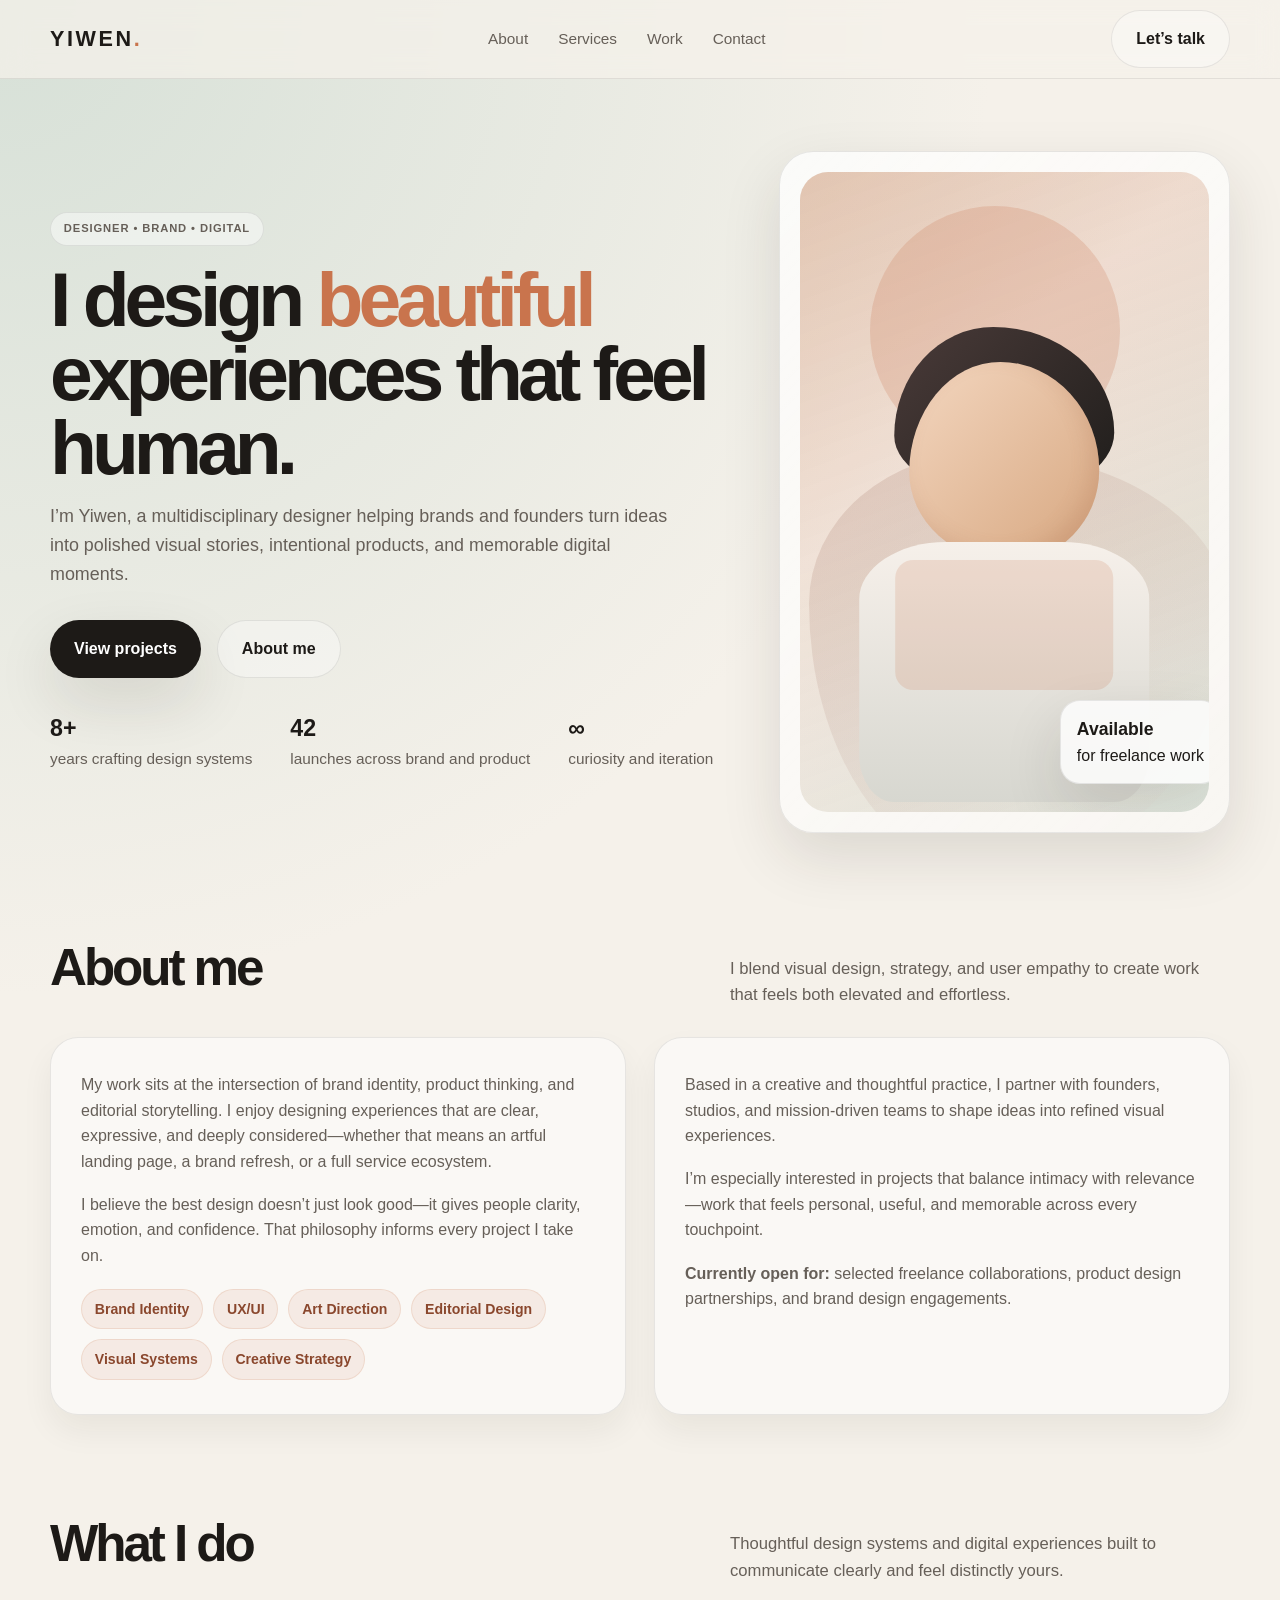
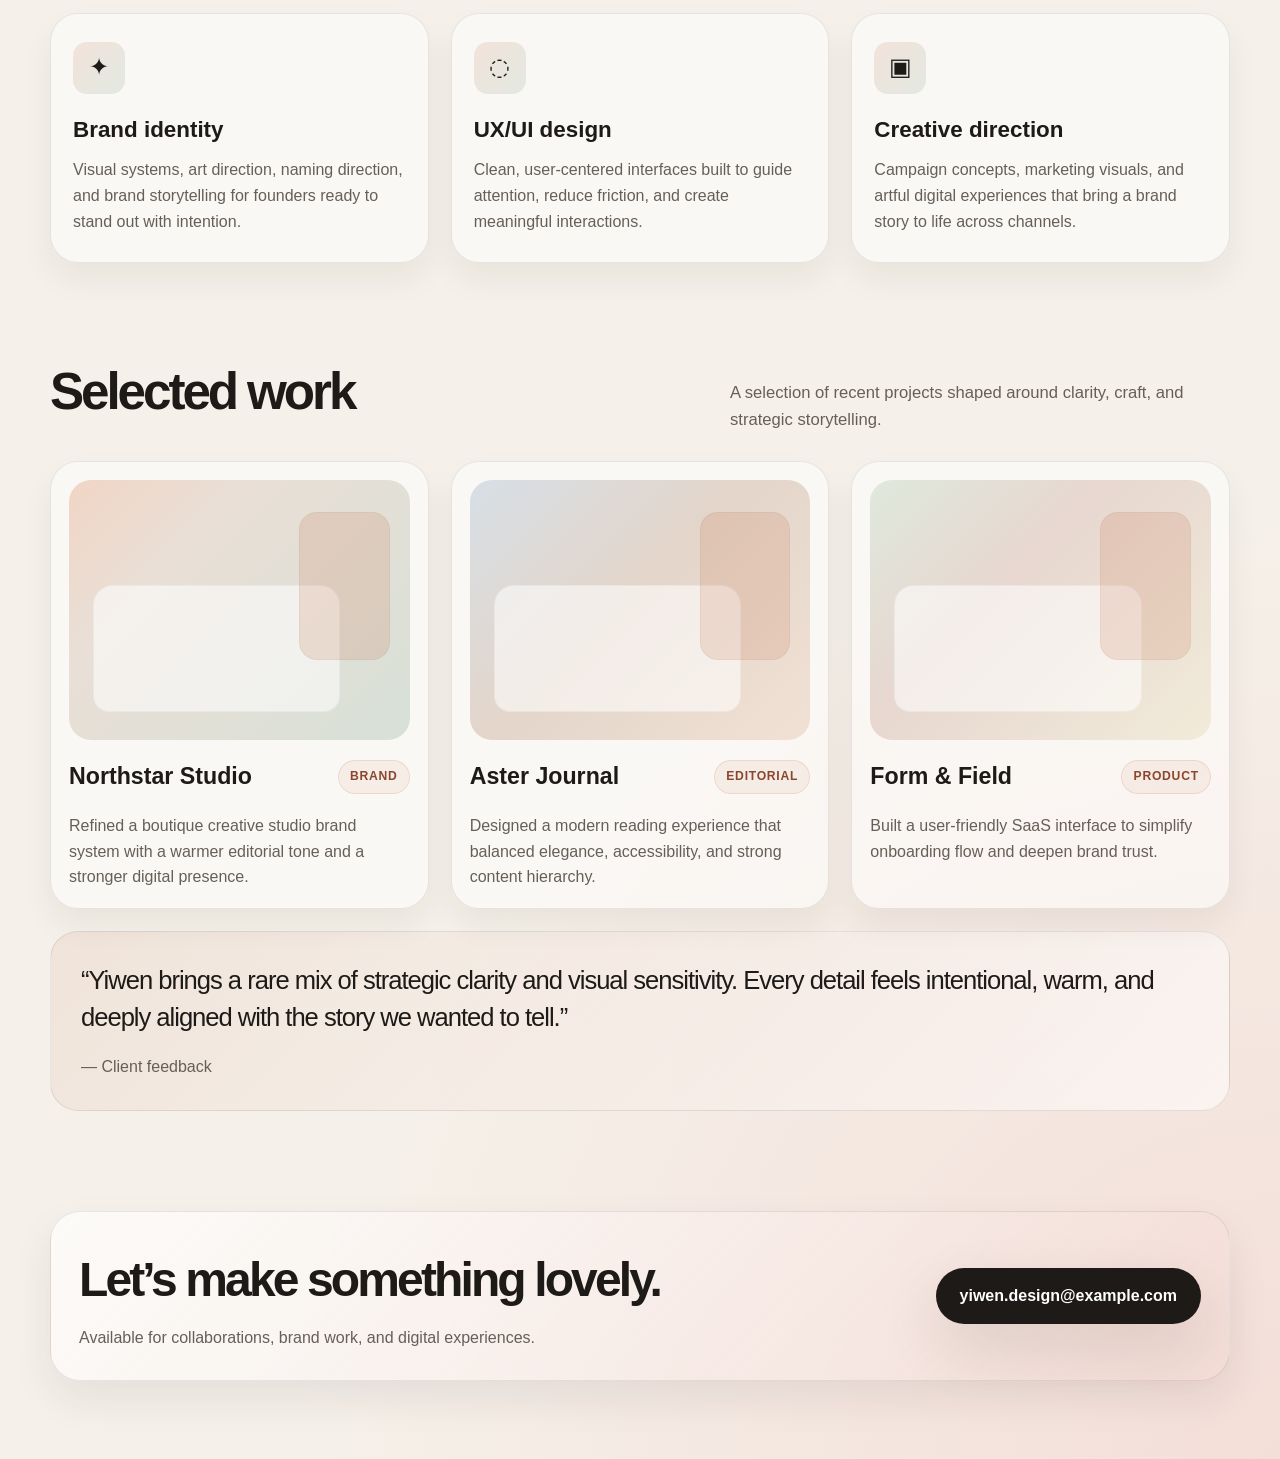
==== index.html @ b5205ee0 "first commit" ====
<!DOCTYPE html>
<html lang="en">
  <head>
    <meta charset="UTF-8" />
    <meta name="viewport" content="width=device-width, initial-scale=1.0" />
    <title>Yiwen | Designer</title>
    <meta
      name="description"
      content="Yiwen is a designer creating thoughtful brands, editorial experiences, and digital products."
    />
    <style>
      :root {
        --bg: #f5f1ea;
        --panel: rgba(255, 255, 255, 0.7);
        --panel-strong: #fffdf9;
        --text: #1d1a17;
        --muted: #665f58;
        --line: rgba(29, 26, 23, 0.09);
        --accent: #c9744d;
        --accent-deep: #8a472d;
        --sage: #c9d9cf;
        --blush: #f3d6d0;
        --gold: #e9d7a8;
        --shadow: 0 24px 60px rgba(43, 30, 21, 0.12);
      }

      * { box-sizing: border-box; }

      html {
        scroll-behavior: smooth;
      }

      body {
        margin: 0;
        font-family: "Segoe UI", "Inter", "Helvetica Neue", Arial, sans-serif;
        color: var(--text);
        background:
          radial-gradient(circle at top left, rgba(201, 217, 207, 0.7), transparent 30%),
          radial-gradient(circle at bottom right, rgba(243, 214, 208, 0.7), transparent 30%),
          var(--bg);
        line-height: 1.6;
      }

      img {
        max-width: 100%;
        display: block;
      }

      a {
        color: inherit;
        text-decoration: none;
      }

      .container {
        width: min(1180px, calc(100% - 40px));
        margin: 0 auto;
      }

      .site-header {
        position: sticky;
        top: 0;
        z-index: 10;
        backdrop-filter: blur(14px);
        background: rgba(245, 241, 234, 0.72);
        border-bottom: 1px solid var(--line);
      }

      .nav {
        display: flex;
        align-items: center;
        justify-content: space-between;
        min-height: 78px;
      }

      .brand {
        font-size: 1.35rem;
        letter-spacing: 0.12em;
        text-transform: uppercase;
        font-weight: 700;
      }

      .brand span {
        color: var(--accent);
      }

      .nav-links {
        display: flex;
        gap: 30px;
        align-items: center;
        font-size: 0.96rem;
        color: var(--muted);
      }

      .nav-links a:hover {
        color: var(--text);
      }

      .button {
        display: inline-flex;
        align-items: center;
        justify-content: center;
        border-radius: 999px;
        padding: 0.95rem 1.5rem;
        font-weight: 600;
        transition: transform 0.2s ease, box-shadow 0.2s ease;
      }

      .button:hover {
        transform: translateY(-1px);
      }

      .button.primary {
        background: var(--text);
        color: white;
        box-shadow: var(--shadow);
      }

      .button.secondary {
        background: rgba(255, 255, 255, 0.35);
        border: 1px solid var(--line);
        color: var(--text);
      }

      .hero {
        padding: 72px 0 50px;
      }

      .hero-grid {
        display: grid;
        grid-template-columns: 1.2fr 0.8fr;
        gap: 52px;
        align-items: center;
      }

      .eyebrow {
        display: inline-block;
        padding: 0.42rem 0.8rem;
        border-radius: 999px;
        background: rgba(255, 255, 255, 0.45);
        border: 1px solid var(--line);
        color: var(--muted);
        letter-spacing: 0.08em;
        text-transform: uppercase;
        font-size: 0.7rem;
        font-weight: 700;
      }

      h1 {
        margin: 1.1rem 0 1rem;
        font-size: clamp(3rem, 6vw, 6rem);
        line-height: 0.96;
        letter-spacing: -0.065em;
      }

      .headline-accent {
        color: var(--accent);
      }

      .lead {
        font-size: 1.12rem;
        max-width: 620px;
        color: var(--muted);
        margin-bottom: 2rem;
      }

      .hero-actions {
        display: flex;
        gap: 16px;
        flex-wrap: wrap;
        margin-bottom: 2rem;
      }

      .meta-strip {
        display: flex;
        gap: 38px;
        flex-wrap: wrap;
        color: var(--muted);
        font-size: 0.96rem;
      }

      .meta-strip strong {
        display: block;
        font-size: 1.45rem;
        color: var(--text);
      }

      .portrait-card {
        position: relative;
        background: linear-gradient(135deg, rgba(255,255,255,0.75), rgba(255,255,255,0.42));
        border: 1px solid var(--line);
        border-radius: 34px;
        padding: 20px;
        box-shadow: var(--shadow);
      }

      .portrait-frame {
        min-height: 640px;
        border-radius: 28px;
        overflow: hidden;
        background:
          linear-gradient(160deg, rgba(201,116,77,0.2), rgba(201,116,77,0.02)),
          linear-gradient(135deg, #e8d9ca 0%, #f5efe8 38%, #dfe8e0 100%);
        position: relative;
      }

      .portrait-shape {
        position: absolute;
        inset: 0;
      }

      .portrait-shape::before {
        content: "";
        position: absolute;
        width: 250px;
        height: 250px;
        border-radius: 50%;
        background: rgba(201, 116, 77, 0.22);
        top: 34px;
        left: 70px;
      }

      .portrait-shape::after {
        content: "";
        position: absolute;
        width: 420px;
        height: 420px;
        border-radius: 42% 58% 57% 43% / 36% 39% 61% 64%;
        background: linear-gradient(145deg, rgba(139, 82, 63, 0.18), rgba(255,255,255,0.1));
        bottom: -60px;
        right: -20px;
      }

      .portrait-figure {
        position: absolute;
        left: 50%;
        bottom: 0;
        transform: translateX(-50%);
        width: min(82%, 430px);
        height: 82%;
      }

      .portrait-figure .head {
        position: absolute;
        width: 190px;
        height: 200px;
        border-radius: 48% 52% 47% 53% / 55% 54% 46% 45%;
        background: linear-gradient(135deg, #f3d6bf, #d7a780);
        left: 50%;
        top: 75px;
        transform: translateX(-50%);
        box-shadow: inset -8px -8px 20px rgba(153, 94, 67, 0.18);
      }

      .portrait-figure .hair {
        position: absolute;
        width: 220px;
        height: 170px;
        border-radius: 45% 55% 48% 52% / 64% 62% 38% 36%;
        background: linear-gradient(135deg, #4a3b39, #1f1d1b);
        left: 50%;
        top: 40px;
        transform: translateX(-50%);
      }

      .portrait-figure .body {
        position: absolute;
        width: 290px;
        height: 260px;
        background: linear-gradient(180deg, #f6f0ea, #d7d7d0);
        border-radius: 30% 30% 12% 12% / 22% 22% 18% 18%;
        left: 50%;
        bottom: 10px;
        transform: translateX(-50%);
      }

      .portrait-figure .body::before {
        content: "";
        position: absolute;
        inset: 18px 36px auto 36px;
        height: 130px;
        border-radius: 18px;
        background: rgba(201, 116, 77, 0.18);
      }

      .floating-note {
        position: absolute;
        right: -12px;
        bottom: 28px;
        background: rgba(255, 255, 255, 0.8);
        border: 1px solid var(--line);
        border-radius: 20px;
        padding: 14px 16px;
        box-shadow: var(--shadow);
      }

      .floating-note strong {
        display: block;
        font-size: 1.1rem;
      }

      .section {
        padding: 44px 0;
      }

      .section-header {
        display: flex;
        justify-content: space-between;
        align-items: end;
        gap: 20px;
        margin-bottom: 28px;
      }

      h2 {
        margin: 0;
        font-size: clamp(2rem, 4vw, 3.2rem);
        letter-spacing: -0.06em;
      }

      .section-header p {
        margin: 0;
        max-width: 500px;
        color: var(--muted);
        font-size: 1.04rem;
      }

      .about-grid {
        display: grid;
        grid-template-columns: 1fr 1fr;
        gap: 28px;
      }

      .info-panel,
      .card,
      .project-card {
        background: rgba(255,255,255,0.5);
        border: 1px solid var(--line);
        border-radius: 28px;
        box-shadow: 0 16px 32px rgba(36, 27, 22, 0.06);
      }

      .info-panel {
        padding: 34px 30px;
      }

      .info-panel p {
        margin: 0 0 1.1rem;
        color: var(--muted);
      }

      .skills {
        display: flex;
        flex-wrap: wrap;
        gap: 10px;
        margin-top: 20px;
      }

      .skills span {
        background: rgba(201, 116, 77, 0.1);
        color: var(--accent-deep);
        border: 1px solid rgba(201, 116, 77, 0.16);
        padding: 0.5rem 0.8rem;
        border-radius: 999px;
        font-size: 0.88rem;
        font-weight: 600;
      }

      .service-grid,
      .project-grid {
        display: grid;
        grid-template-columns: repeat(3, minmax(0, 1fr));
        gap: 22px;
      }

      .card {
        padding: 28px 22px;
      }

      .icon-badge {
        width: 52px;
        height: 52px;
        border-radius: 14px;
        display: grid;
        place-items: center;
        font-size: 1.5rem;
        margin-bottom: 18px;
        background: linear-gradient(135deg, rgba(201, 116, 77, 0.16), rgba(201, 217, 207, 0.5));
      }

      .card h3 {
        margin-top: 0;
        margin-bottom: 10px;
        font-size: 1.4rem;
      }

      .card p {
        margin: 0;
        color: var(--muted);
      }

      .project-card {
        padding: 18px;
        display: flex;
        flex-direction: column;
        gap: 18px;
      }

      .project-visual {
        height: 260px;
        border-radius: 22px;
        position: relative;
        overflow: hidden;
        background: linear-gradient(135deg, #f1d5c5, #e9dfd6 30%, #d7e0d7 100%);
      }

      .project-visual::before,
      .project-visual::after {
        content: "";
        position: absolute;
        inset: auto auto 28px 24px;
        width: 72%;
        height: 48%;
        border-radius: 20px 20px 16px 16px;
        background: rgba(255,255,255,0.56);
        border: 1px solid rgba(29,26,23,0.04);
      }

      .project-visual::after {
        inset: 32px 20px auto auto;
        width: 26%;
        height: 56%;
        border-radius: 18px;
        background: rgba(201, 116, 77, 0.18);
      }

      .project-card:nth-child(2) .project-visual {
        background: linear-gradient(135deg, #d7dfe6, #e3d5ca 45%, #f1e1d4 100%);
      }

      .project-card:nth-child(3) .project-visual {
        background: linear-gradient(135deg, #dfe8dc, #e7d7d0 40%, #f1ebd9 100%);
      }

      .project-meta {
        display: flex;
        justify-content: space-between;
        align-items: center;
        gap: 16px;
      }

      .project-meta h3 {
        margin: 0;
        font-size: 1.45rem;
      }

      .project-tag {
        color: var(--accent-deep);
        background: rgba(201, 116, 77, 0.08);
        border: 1px solid rgba(201, 116, 77, 0.17);
        border-radius: 999px;
        padding: 0.4rem 0.7rem;
        font-size: 0.76rem;
        font-weight: 700;
        letter-spacing: 0.06em;
        text-transform: uppercase;
      }

      .project-card p {
        margin: 0;
        color: var(--muted);
      }

      .quote-box {
        margin-top: 22px;
        background: linear-gradient(135deg, rgba(201, 116, 77, 0.1), rgba(255,255,255,0.56));
        border: 1px solid var(--line);
        border-radius: 28px;
        padding: 30px;
      }

      .quote-box blockquote {
        margin: 0;
        font-size: clamp(1.2rem, 2vw, 2rem);
        line-height: 1.45;
        letter-spacing: -0.04em;
      }

      .quote-box footer {
        margin-top: 18px;
        color: var(--muted);
      }

      .footer {
        padding: 56px 0 78px;
      }

      .contact-card {
        display: flex;
        align-items: center;
        justify-content: space-between;
        gap: 28px;
        padding: 30px 28px;
        background: linear-gradient(135deg, rgba(255,255,255,0.68), rgba(243,214,208,0.4));
        border: 1px solid var(--line);
        border-radius: 30px;
        box-shadow: 0 18px 40px rgba(35, 27, 21, 0.08);
      }

      .contact-card h3 {
        margin: 0 0 6px;
        font-size: clamp(1.8rem, 4vw, 3rem);
        letter-spacing: -0.06em;
      }

      .contact-card p {
        margin: 0;
        color: var(--muted);
      }

      @media (max-width: 940px) {
        .hero-grid,
        .about-grid,
        .service-grid,
        .project-grid,
        .contact-card {
          grid-template-columns: 1fr;
          display: grid;
        }

        .nav-links {
          display: none;
        }

        .portrait-frame {
          min-height: 520px;
        }
      }

      @media (max-width: 620px) {
        .hero {
          padding-top: 52px;
        }

        .section-header {
          flex-direction: column;
          align-items: flex-start;
        }

        .meta-strip {
          gap: 18px 26px;
        }

        .contact-card {
          text-align: center;
          justify-content: center;
        }
      }
    </style>
  </head>
  <body>
    <header class="site-header">
      <div class="container nav">
        <a href="#top" class="brand">Yiwen<span>.</span></a>
        <nav class="nav-links" aria-label="Main navigation">
          <a href="#about">About</a>
          <a href="#services">Services</a>
          <a href="#work">Work</a>
          <a href="#contact">Contact</a>
        </nav>
        <a href="#contact" class="button secondary">Let’s talk</a>
      </div>
    </header>

    <main id="top">
      <section class="hero">
        <div class="container hero-grid">
          <div>
            <span class="eyebrow">Designer • Brand • Digital</span>
            <h1>
              I design <span class="headline-accent">beautiful</span><br />
              experiences that feel human.
            </h1>
            <p class="lead">
              I’m Yiwen, a multidisciplinary designer helping brands and founders turn ideas
              into polished visual stories, intentional products, and memorable digital moments.
            </p>
            <div class="hero-actions">
              <a href="#work" class="button primary">View projects</a>
              <a href="#about" class="button secondary">About me</a>
            </div>
            <div class="meta-strip" aria-label="Highlights">
              <div>
                <strong>8+</strong>
                years crafting design systems
              </div>
              <div>
                <strong>42</strong>
                launches across brand and product
              </div>
              <div>
                <strong>∞</strong>
                curiosity and iteration
              </div>
            </div>
          </div>

          <div class="portrait-card" aria-label="Yiwen portrait illustration">
            <div class="portrait-frame">
              <div class="portrait-shape"></div>
              <div class="portrait-figure" aria-hidden="true">
                <div class="hair"></div>
                <div class="head"></div>
                <div class="body"></div>
              </div>
              <div class="floating-note">
                <strong>Available</strong>
                for freelance work
              </div>
            </div>
          </div>
        </div>
      </section>

      <section id="about" class="section">
        <div class="container">
          <div class="section-header">
            <h2>About me</h2>
            <p>
              I blend visual design, strategy, and user empathy to create work that feels both
              elevated and effortless.
            </p>
          </div>

          <div class="about-grid">
            <div class="info-panel">
              <p>
                My work sits at the intersection of brand identity, product thinking, and editorial
                storytelling. I enjoy designing experiences that are clear, expressive, and deeply
                considered—whether that means an artful landing page, a brand refresh, or a full
                service ecosystem.
              </p>
              <p>
                I believe the best design doesn’t just look good—it gives people clarity, emotion,
                and confidence. That philosophy informs every project I take on.
              </p>
              <div class="skills" aria-label="Skills list">
                <span>Brand Identity</span>
                <span>UX/UI</span>
                <span>Art Direction</span>
                <span>Editorial Design</span>
                <span>Visual Systems</span>
                <span>Creative Strategy</span>
              </div>
            </div>

            <div class="info-panel">
              <p>
                Based in a creative and thoughtful practice, I partner with founders, studios, and
                mission-driven teams to shape ideas into refined visual experiences.
              </p>
              <p>
                I’m especially interested in projects that balance intimacy with relevance—work that
                feels personal, useful, and memorable across every touchpoint.
              </p>
              <p>
                <strong>Currently open for:</strong> selected freelance collaborations, product design
                partnerships, and brand design engagements.
              </p>
            </div>
          </div>
        </div>
      </section>

      <section id="services" class="section">
        <div class="container">
          <div class="section-header">
            <h2>What I do</h2>
            <p>
              Thoughtful design systems and digital experiences built to communicate clearly and feel
              distinctly yours.
            </p>
          </div>

          <div class="service-grid">
            <article class="card">
              <div class="icon-badge">✦</div>
              <h3>Brand identity</h3>
              <p>
                Visual systems, art direction, naming direction, and brand storytelling for founders
                ready to stand out with intention.
              </p>
            </article>

            <article class="card">
              <div class="icon-badge">◌</div>
              <h3>UX/UI design</h3>
              <p>
                Clean, user-centered interfaces built to guide attention, reduce friction, and create
                meaningful interactions.
              </p>
            </article>

            <article class="card">
              <div class="icon-badge">▣</div>
              <h3>Creative direction</h3>
              <p>
                Campaign concepts, marketing visuals, and artful digital experiences that bring a
                brand story to life across channels.
              </p>
            </article>
          </div>
        </div>
      </section>

      <section id="work" class="section">
        <div class="container">
          <div class="section-header">
            <h2>Selected work</h2>
            <p>
              A selection of recent projects shaped around clarity, craft, and strategic storytelling.
            </p>
          </div>

          <div class="project-grid">
            <article class="project-card">
              <div class="project-visual" aria-hidden="true"></div>
              <div class="project-meta">
                <h3>Northstar Studio</h3>
                <span class="project-tag">Brand</span>
              </div>
              <p>
                Refined a boutique creative studio brand system with a warmer editorial tone and a
                stronger digital presence.
              </p>
            </article>

            <article class="project-card">
              <div class="project-visual" aria-hidden="true"></div>
              <div class="project-meta">
                <h3>Aster Journal</h3>
                <span class="project-tag">Editorial</span>
              </div>
              <p>
                Designed a modern reading experience that balanced elegance, accessibility, and
                strong content hierarchy.
              </p>
            </article>

            <article class="project-card">
              <div class="project-visual" aria-hidden="true"></div>
              <div class="project-meta">
                <h3>Form &amp; Field</h3>
                <span class="project-tag">Product</span>
              </div>
              <p>
                Built a user-friendly SaaS interface to simplify onboarding flow and deepen brand trust.
              </p>
            </article>
          </div>

          <div class="quote-box">
            <blockquote>
              “Yiwen brings a rare mix of strategic clarity and visual sensitivity. Every detail feels
              intentional, warm, and deeply aligned with the story we wanted to tell.”
            </blockquote>
            <footer>— Client feedback</footer>
          </div>
        </div>
      </section>
    </main>

    <footer id="contact" class="footer">
      <div class="container">
        <div class="contact-card">
          <div>
            <h3>Let’s make something lovely.</h3>
            <p>Available for collaborations, brand work, and digital experiences.</p>
          </div>
          <a href="mailto:yiwen.design@example.com" class="button primary">yiwen.design@example.com</a>
        </div>
      </div>
    </footer>
  </body>
</html>
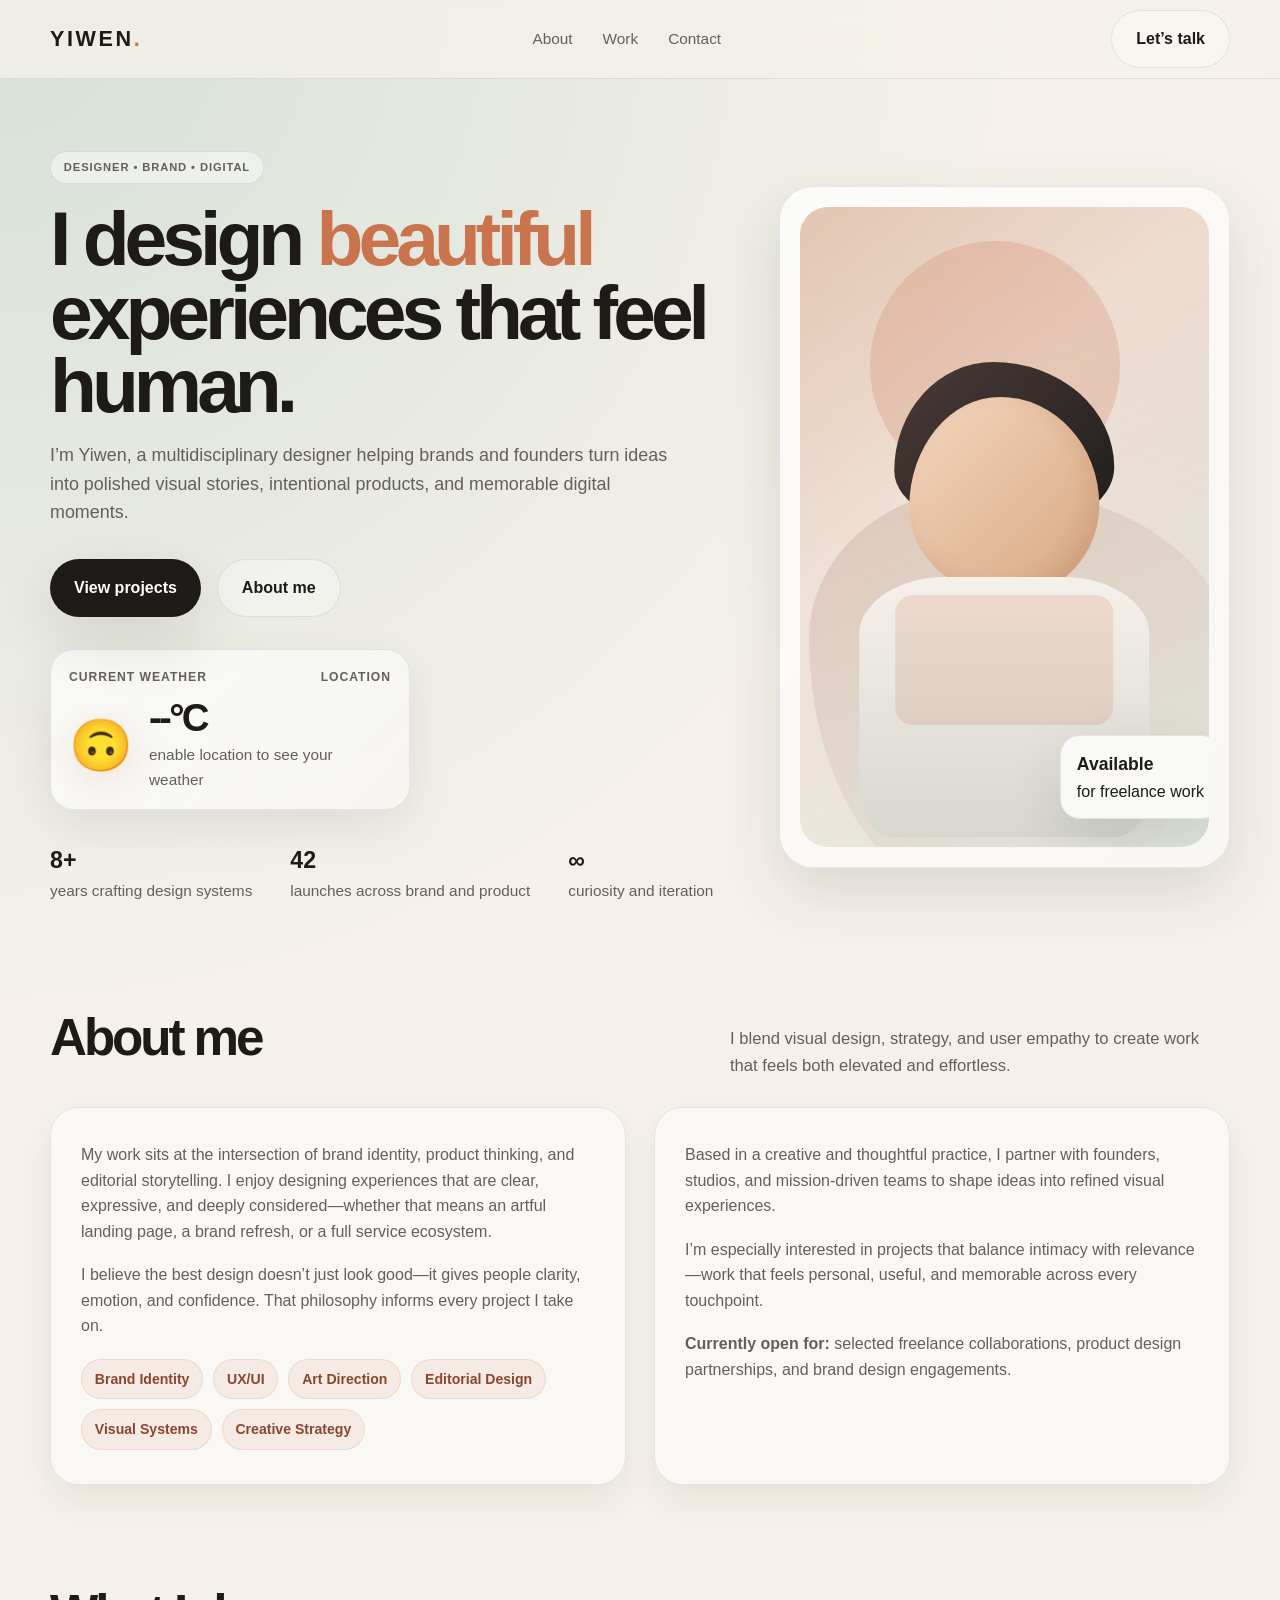
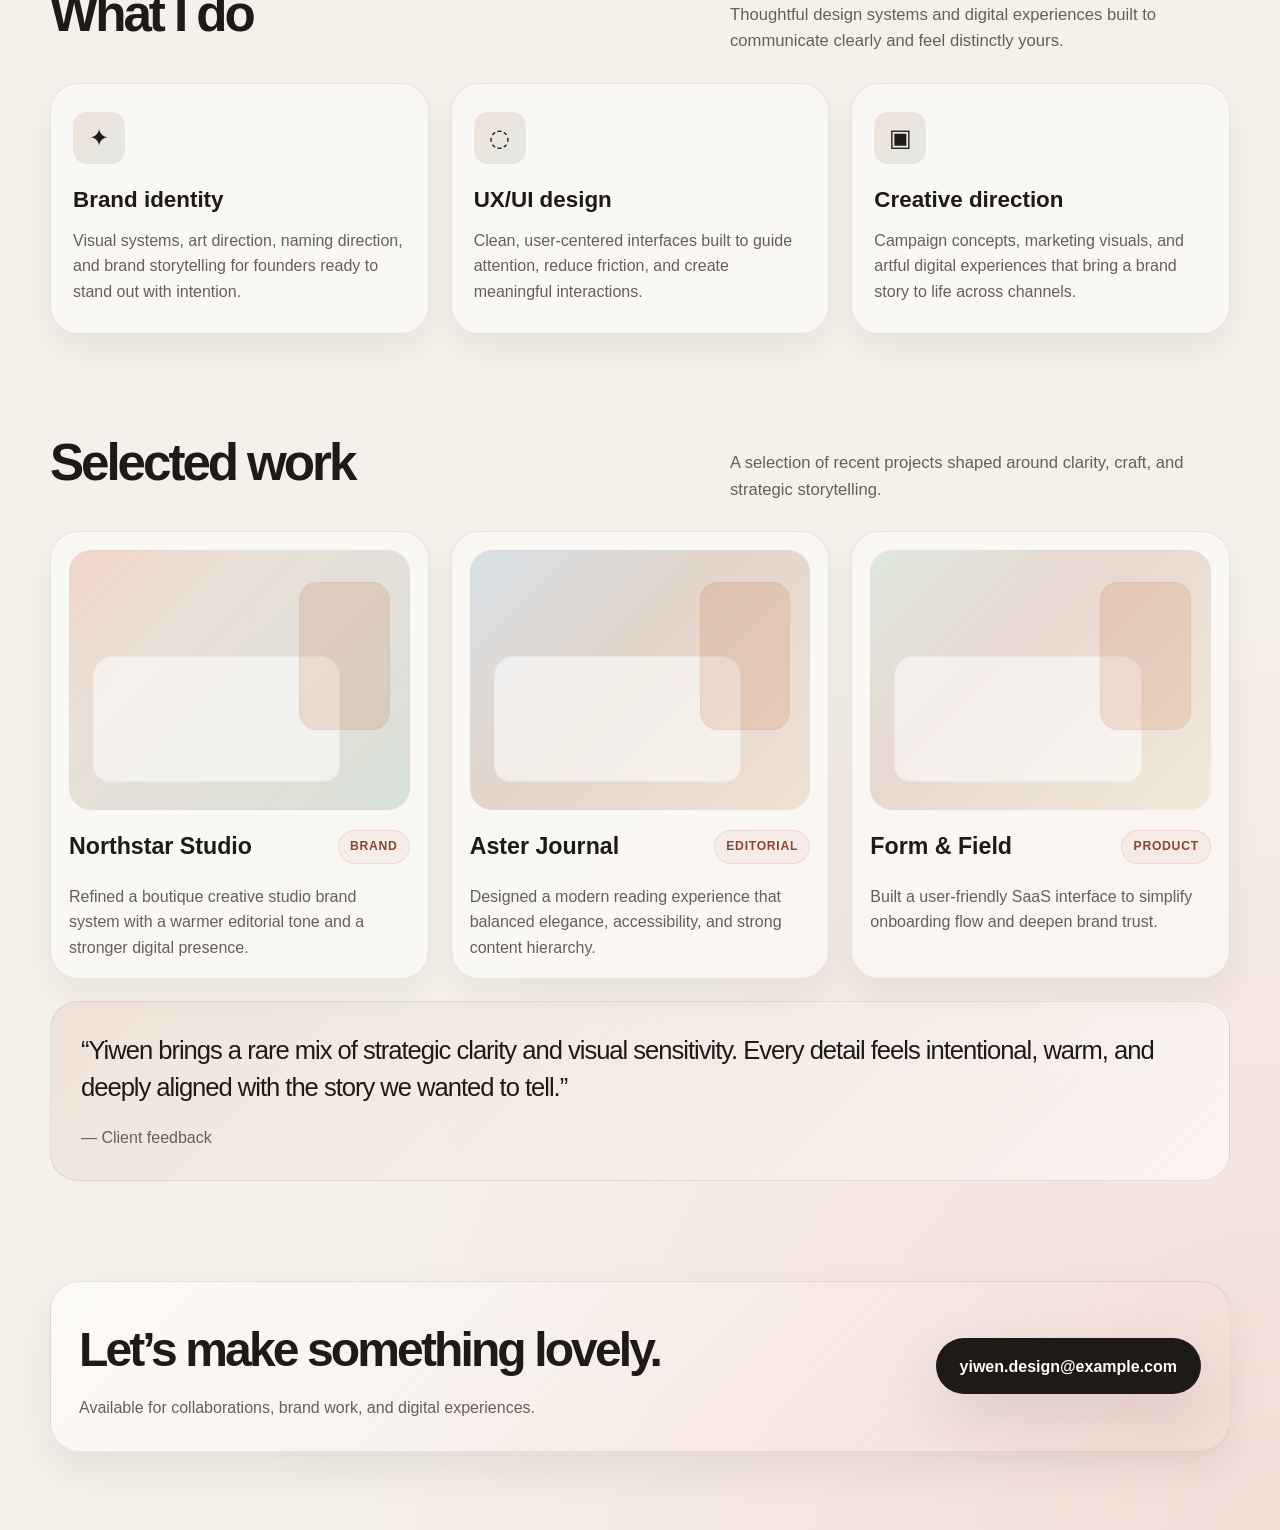
==== commit fdf51e5c: "foundation" ====
--- a/index.html
+++ b/index.html
@@ -8,565 +8,18 @@
       name="description"
       content="Yiwen is a designer creating thoughtful brands, editorial experiences, and digital products."
     />
-    <style>
-      :root {
-        --bg: #f5f1ea;
-        --panel: rgba(255, 255, 255, 0.7);
-        --panel-strong: #fffdf9;
-        --text: #1d1a17;
-        --muted: #665f58;
-        --line: rgba(29, 26, 23, 0.09);
-        --accent: #c9744d;
-        --accent-deep: #8a472d;
-        --sage: #c9d9cf;
-        --blush: #f3d6d0;
-        --gold: #e9d7a8;
-        --shadow: 0 24px 60px rgba(43, 30, 21, 0.12);
-      }
-
-      * { box-sizing: border-box; }
-
-      html {
-        scroll-behavior: smooth;
-      }
-
-      body {
-        margin: 0;
-        font-family: "Segoe UI", "Inter", "Helvetica Neue", Arial, sans-serif;
-        color: var(--text);
-        background:
-          radial-gradient(circle at top left, rgba(201, 217, 207, 0.7), transparent 30%),
-          radial-gradient(circle at bottom right, rgba(243, 214, 208, 0.7), transparent 30%),
-          var(--bg);
-        line-height: 1.6;
-      }
-
-      img {
-        max-width: 100%;
-        display: block;
-      }
-
-      a {
-        color: inherit;
-        text-decoration: none;
-      }
-
-      .container {
-        width: min(1180px, calc(100% - 40px));
-        margin: 0 auto;
-      }
-
-      .site-header {
-        position: sticky;
-        top: 0;
-        z-index: 10;
-        backdrop-filter: blur(14px);
-        background: rgba(245, 241, 234, 0.72);
-        border-bottom: 1px solid var(--line);
-      }
-
-      .nav {
-        display: flex;
-        align-items: center;
-        justify-content: space-between;
-        min-height: 78px;
-      }
-
-      .brand {
-        font-size: 1.35rem;
-        letter-spacing: 0.12em;
-        text-transform: uppercase;
-        font-weight: 700;
-      }
-
-      .brand span {
-        color: var(--accent);
-      }
-
-      .nav-links {
-        display: flex;
-        gap: 30px;
-        align-items: center;
-        font-size: 0.96rem;
-        color: var(--muted);
-      }
-
-      .nav-links a:hover {
-        color: var(--text);
-      }
-
-      .button {
-        display: inline-flex;
-        align-items: center;
-        justify-content: center;
-        border-radius: 999px;
-        padding: 0.95rem 1.5rem;
-        font-weight: 600;
-        transition: transform 0.2s ease, box-shadow 0.2s ease;
-      }
-
-      .button:hover {
-        transform: translateY(-1px);
-      }
-
-      .button.primary {
-        background: var(--text);
-        color: white;
-        box-shadow: var(--shadow);
-      }
-
-      .button.secondary {
-        background: rgba(255, 255, 255, 0.35);
-        border: 1px solid var(--line);
-        color: var(--text);
-      }
-
-      .hero {
-        padding: 72px 0 50px;
-      }
-
-      .hero-grid {
-        display: grid;
-        grid-template-columns: 1.2fr 0.8fr;
-        gap: 52px;
-        align-items: center;
-      }
-
-      .eyebrow {
-        display: inline-block;
-        padding: 0.42rem 0.8rem;
-        border-radius: 999px;
-        background: rgba(255, 255, 255, 0.45);
-        border: 1px solid var(--line);
-        color: var(--muted);
-        letter-spacing: 0.08em;
-        text-transform: uppercase;
-        font-size: 0.7rem;
-        font-weight: 700;
-      }
-
-      h1 {
-        margin: 1.1rem 0 1rem;
-        font-size: clamp(3rem, 6vw, 6rem);
-        line-height: 0.96;
-        letter-spacing: -0.065em;
-      }
-
-      .headline-accent {
-        color: var(--accent);
-      }
-
-      .lead {
-        font-size: 1.12rem;
-        max-width: 620px;
-        color: var(--muted);
-        margin-bottom: 2rem;
-      }
-
-      .hero-actions {
-        display: flex;
-        gap: 16px;
-        flex-wrap: wrap;
-        margin-bottom: 2rem;
-      }
-
-      .meta-strip {
-        display: flex;
-        gap: 38px;
-        flex-wrap: wrap;
-        color: var(--muted);
-        font-size: 0.96rem;
-      }
-
-      .meta-strip strong {
-        display: block;
-        font-size: 1.45rem;
-        color: var(--text);
-      }
-
-      .portrait-card {
-        position: relative;
-        background: linear-gradient(135deg, rgba(255,255,255,0.75), rgba(255,255,255,0.42));
-        border: 1px solid var(--line);
-        border-radius: 34px;
-        padding: 20px;
-        box-shadow: var(--shadow);
-      }
-
-      .portrait-frame {
-        min-height: 640px;
-        border-radius: 28px;
-        overflow: hidden;
-        background:
-          linear-gradient(160deg, rgba(201,116,77,0.2), rgba(201,116,77,0.02)),
-          linear-gradient(135deg, #e8d9ca 0%, #f5efe8 38%, #dfe8e0 100%);
-        position: relative;
-      }
-
-      .portrait-shape {
-        position: absolute;
-        inset: 0;
-      }
-
-      .portrait-shape::before {
-        content: "";
-        position: absolute;
-        width: 250px;
-        height: 250px;
-        border-radius: 50%;
-        background: rgba(201, 116, 77, 0.22);
-        top: 34px;
-        left: 70px;
-      }
-
-      .portrait-shape::after {
-        content: "";
-        position: absolute;
-        width: 420px;
-        height: 420px;
-        border-radius: 42% 58% 57% 43% / 36% 39% 61% 64%;
-        background: linear-gradient(145deg, rgba(139, 82, 63, 0.18), rgba(255,255,255,0.1));
-        bottom: -60px;
-        right: -20px;
-      }
-
-      .portrait-figure {
-        position: absolute;
-        left: 50%;
-        bottom: 0;
-        transform: translateX(-50%);
-        width: min(82%, 430px);
-        height: 82%;
-      }
-
-      .portrait-figure .head {
-        position: absolute;
-        width: 190px;
-        height: 200px;
-        border-radius: 48% 52% 47% 53% / 55% 54% 46% 45%;
-        background: linear-gradient(135deg, #f3d6bf, #d7a780);
-        left: 50%;
-        top: 75px;
-        transform: translateX(-50%);
-        box-shadow: inset -8px -8px 20px rgba(153, 94, 67, 0.18);
-      }
-
-      .portrait-figure .hair {
-        position: absolute;
-        width: 220px;
-        height: 170px;
-        border-radius: 45% 55% 48% 52% / 64% 62% 38% 36%;
-        background: linear-gradient(135deg, #4a3b39, #1f1d1b);
-        left: 50%;
-        top: 40px;
-        transform: translateX(-50%);
-      }
-
-      .portrait-figure .body {
-        position: absolute;
-        width: 290px;
-        height: 260px;
-        background: linear-gradient(180deg, #f6f0ea, #d7d7d0);
-        border-radius: 30% 30% 12% 12% / 22% 22% 18% 18%;
-        left: 50%;
-        bottom: 10px;
-        transform: translateX(-50%);
-      }
-
-      .portrait-figure .body::before {
-        content: "";
-        position: absolute;
-        inset: 18px 36px auto 36px;
-        height: 130px;
-        border-radius: 18px;
-        background: rgba(201, 116, 77, 0.18);
-      }
-
-      .floating-note {
-        position: absolute;
-        right: -12px;
-        bottom: 28px;
-        background: rgba(255, 255, 255, 0.8);
-        border: 1px solid var(--line);
-        border-radius: 20px;
-        padding: 14px 16px;
-        box-shadow: var(--shadow);
-      }
-
-      .floating-note strong {
-        display: block;
-        font-size: 1.1rem;
-      }
-
-      .section {
-        padding: 44px 0;
-      }
-
-      .section-header {
-        display: flex;
-        justify-content: space-between;
-        align-items: end;
-        gap: 20px;
-        margin-bottom: 28px;
-      }
-
-      h2 {
-        margin: 0;
-        font-size: clamp(2rem, 4vw, 3.2rem);
-        letter-spacing: -0.06em;
-      }
-
-      .section-header p {
-        margin: 0;
-        max-width: 500px;
-        color: var(--muted);
-        font-size: 1.04rem;
-      }
-
-      .about-grid {
-        display: grid;
-        grid-template-columns: 1fr 1fr;
-        gap: 28px;
-      }
-
-      .info-panel,
-      .card,
-      .project-card {
-        background: rgba(255,255,255,0.5);
-        border: 1px solid var(--line);
-        border-radius: 28px;
-        box-shadow: 0 16px 32px rgba(36, 27, 22, 0.06);
-      }
-
-      .info-panel {
-        padding: 34px 30px;
-      }
-
-      .info-panel p {
-        margin: 0 0 1.1rem;
-        color: var(--muted);
-      }
-
-      .skills {
-        display: flex;
-        flex-wrap: wrap;
-        gap: 10px;
-        margin-top: 20px;
-      }
-
-      .skills span {
-        background: rgba(201, 116, 77, 0.1);
-        color: var(--accent-deep);
-        border: 1px solid rgba(201, 116, 77, 0.16);
-        padding: 0.5rem 0.8rem;
-        border-radius: 999px;
-        font-size: 0.88rem;
-        font-weight: 600;
-      }
-
-      .service-grid,
-      .project-grid {
-        display: grid;
-        grid-template-columns: repeat(3, minmax(0, 1fr));
-        gap: 22px;
-      }
-
-      .card {
-        padding: 28px 22px;
-      }
-
-      .icon-badge {
-        width: 52px;
-        height: 52px;
-        border-radius: 14px;
-        display: grid;
-        place-items: center;
-        font-size: 1.5rem;
-        margin-bottom: 18px;
-        background: linear-gradient(135deg, rgba(201, 116, 77, 0.16), rgba(201, 217, 207, 0.5));
-      }
-
-      .card h3 {
-        margin-top: 0;
-        margin-bottom: 10px;
-        font-size: 1.4rem;
-      }
-
-      .card p {
-        margin: 0;
-        color: var(--muted);
-      }
-
-      .project-card {
-        padding: 18px;
-        display: flex;
-        flex-direction: column;
-        gap: 18px;
-      }
-
-      .project-visual {
-        height: 260px;
-        border-radius: 22px;
-        position: relative;
-        overflow: hidden;
-        background: linear-gradient(135deg, #f1d5c5, #e9dfd6 30%, #d7e0d7 100%);
-      }
-
-      .project-visual::before,
-      .project-visual::after {
-        content: "";
-        position: absolute;
-        inset: auto auto 28px 24px;
-        width: 72%;
-        height: 48%;
-        border-radius: 20px 20px 16px 16px;
-        background: rgba(255,255,255,0.56);
-        border: 1px solid rgba(29,26,23,0.04);
-      }
-
-      .project-visual::after {
-        inset: 32px 20px auto auto;
-        width: 26%;
-        height: 56%;
-        border-radius: 18px;
-        background: rgba(201, 116, 77, 0.18);
-      }
-
-      .project-card:nth-child(2) .project-visual {
-        background: linear-gradient(135deg, #d7dfe6, #e3d5ca 45%, #f1e1d4 100%);
-      }
-
-      .project-card:nth-child(3) .project-visual {
-        background: linear-gradient(135deg, #dfe8dc, #e7d7d0 40%, #f1ebd9 100%);
-      }
-
-      .project-meta {
-        display: flex;
-        justify-content: space-between;
-        align-items: center;
-        gap: 16px;
-      }
-
-      .project-meta h3 {
-        margin: 0;
-        font-size: 1.45rem;
-      }
-
-      .project-tag {
-        color: var(--accent-deep);
-        background: rgba(201, 116, 77, 0.08);
-        border: 1px solid rgba(201, 116, 77, 0.17);
-        border-radius: 999px;
-        padding: 0.4rem 0.7rem;
-        font-size: 0.76rem;
-        font-weight: 700;
-        letter-spacing: 0.06em;
-        text-transform: uppercase;
-      }
-
-      .project-card p {
-        margin: 0;
-        color: var(--muted);
-      }
-
-      .quote-box {
-        margin-top: 22px;
-        background: linear-gradient(135deg, rgba(201, 116, 77, 0.1), rgba(255,255,255,0.56));
-        border: 1px solid var(--line);
-        border-radius: 28px;
-        padding: 30px;
-      }
-
-      .quote-box blockquote {
-        margin: 0;
-        font-size: clamp(1.2rem, 2vw, 2rem);
-        line-height: 1.45;
-        letter-spacing: -0.04em;
-      }
-
-      .quote-box footer {
-        margin-top: 18px;
-        color: var(--muted);
-      }
-
-      .footer {
-        padding: 56px 0 78px;
-      }
-
-      .contact-card {
-        display: flex;
-        align-items: center;
-        justify-content: space-between;
-        gap: 28px;
-        padding: 30px 28px;
-        background: linear-gradient(135deg, rgba(255,255,255,0.68), rgba(243,214,208,0.4));
-        border: 1px solid var(--line);
-        border-radius: 30px;
-        box-shadow: 0 18px 40px rgba(35, 27, 21, 0.08);
-      }
-
-      .contact-card h3 {
-        margin: 0 0 6px;
-        font-size: clamp(1.8rem, 4vw, 3rem);
-        letter-spacing: -0.06em;
-      }
-
-      .contact-card p {
-        margin: 0;
-        color: var(--muted);
-      }
-
-      @media (max-width: 940px) {
-        .hero-grid,
-        .about-grid,
-        .service-grid,
-        .project-grid,
-        .contact-card {
-          grid-template-columns: 1fr;
-          display: grid;
-        }
-
-        .nav-links {
-          display: none;
-        }
-
-        .portrait-frame {
-          min-height: 520px;
-        }
-      }
-
-      @media (max-width: 620px) {
-        .hero {
-          padding-top: 52px;
-        }
-
-        .section-header {
-          flex-direction: column;
-          align-items: flex-start;
-        }
-
-        .meta-strip {
-          gap: 18px 26px;
-        }
-
-        .contact-card {
-          text-align: center;
-          justify-content: center;
-        }
-      }
-    </style>
+    <link rel="stylesheet" href="styles.css" />
   </head>
   <body>
     <header class="site-header">
       <div class="container nav">
-        <a href="#top" class="brand">Yiwen<span>.</span></a>
+        <a href="index.html" class="brand">Yiwen<span>.</span></a>
         <nav class="nav-links" aria-label="Main navigation">
-          <a href="#about">About</a>
-          <a href="#services">Services</a>
-          <a href="#work">Work</a>
-          <a href="#contact">Contact</a>
+          <a href="about.html">About</a>
+          <a href="work.html">Work</a>
+          <a href="contact.html">Contact</a>
         </nav>
-        <a href="#contact" class="button secondary">Let’s talk</a>
+        <a href="contact.html" class="button secondary">Let’s talk</a>
       </div>
     </header>
 
@@ -584,9 +37,24 @@
               into polished visual stories, intentional products, and memorable digital moments.
             </p>
             <div class="hero-actions">
-              <a href="#work" class="button primary">View projects</a>
-              <a href="#about" class="button secondary">About me</a>
-            </div>
+              <a href="work.html" class="button primary">View projects</a>
+              <a href="about.html" class="button secondary">About me</a>
+            </div>
+
+            <div class="weather-card" id="weather-card" aria-live="polite">
+              <div class="weather-header">
+                <span>Current weather</span>
+                <span id="weather-location">Locating…</span>
+              </div>
+              <div class="weather-main">
+                <div class="weather-icon" id="weather-icon">⏳</div>
+                <div>
+                  <div class="weather-temp" id="weather-temp">--°C</div>
+                  <div class="weather-condition" id="weather-condition">Loading weather…</div>
+                </div>
+              </div>
+            </div>
+
             <div class="meta-strip" aria-label="Highlights">
               <div>
                 <strong>8+</strong>
@@ -779,5 +247,6 @@
         </div>
       </div>
     </footer>
+    <script src="weather.js"></script>
   </body>
 </html>
--- a/styles.css
+++ b/styles.css
@@ -0,0 +1,707 @@
+:root {
+  --bg: #f5f1ea;
+  --panel: rgba(255, 255, 255, 0.7);
+  --panel-strong: #fffdf9;
+  --text: #1d1a17;
+  --muted: #665f58;
+  --line: rgba(29, 26, 23, 0.09);
+  --accent: #c9744d;
+  --accent-deep: #8a472d;
+  --sage: #c9d9cf;
+  --blush: #f3d6d0;
+  --gold: #e9d7a8;
+  --shadow: 0 24px 60px rgba(43, 30, 21, 0.12);
+}
+
+* { box-sizing: border-box; }
+
+html {
+  scroll-behavior: smooth;
+}
+
+body {
+  margin: 0;
+  font-family: "Segoe UI", "Inter", "Helvetica Neue", Arial, sans-serif;
+  color: var(--text);
+  background:
+    radial-gradient(circle at top left, rgba(201, 217, 207, 0.7), transparent 30%),
+    radial-gradient(circle at bottom right, rgba(243, 214, 208, 0.7), transparent 30%),
+    var(--bg);
+  line-height: 1.6;
+}
+
+img {
+  max-width: 100%;
+  display: block;
+}
+
+a {
+  color: inherit;
+  text-decoration: none;
+}
+
+button,
+input,
+textarea {
+  font: inherit;
+}
+
+.container {
+  width: min(1180px, calc(100% - 40px));
+  margin: 0 auto;
+}
+
+.site-header {
+  position: sticky;
+  top: 0;
+  z-index: 10;
+  backdrop-filter: blur(14px);
+  background: rgba(245, 241, 234, 0.72);
+  border-bottom: 1px solid var(--line);
+}
+
+.nav {
+  display: flex;
+  align-items: center;
+  justify-content: space-between;
+  min-height: 78px;
+}
+
+.brand {
+  font-size: 1.35rem;
+  letter-spacing: 0.12em;
+  text-transform: uppercase;
+  font-weight: 700;
+}
+
+.brand span {
+  color: var(--accent);
+}
+
+.nav-links {
+  display: flex;
+  gap: 30px;
+  align-items: center;
+  font-size: 0.96rem;
+  color: var(--muted);
+}
+
+.nav-links a:hover {
+  color: var(--text);
+}
+
+.button {
+  display: inline-flex;
+  align-items: center;
+  justify-content: center;
+  border-radius: 999px;
+  padding: 0.95rem 1.5rem;
+  font-weight: 600;
+  transition: transform 0.2s ease, box-shadow 0.2s ease;
+  border: none;
+  cursor: pointer;
+}
+
+.button:hover {
+  transform: translateY(-1px);
+}
+
+.button.primary {
+  background: var(--text);
+  color: white;
+  box-shadow: var(--shadow);
+}
+
+.button.secondary {
+  background: rgba(255, 255, 255, 0.35);
+  border: 1px solid var(--line);
+  color: var(--text);
+}
+
+.hero {
+  padding: 72px 0 50px;
+}
+
+.hero-grid {
+  display: grid;
+  grid-template-columns: 1.2fr 0.8fr;
+  gap: 52px;
+  align-items: center;
+}
+
+.eyebrow {
+  display: inline-block;
+  padding: 0.42rem 0.8rem;
+  border-radius: 999px;
+  background: rgba(255, 255, 255, 0.45);
+  border: 1px solid var(--line);
+  color: var(--muted);
+  letter-spacing: 0.08em;
+  text-transform: uppercase;
+  font-size: 0.7rem;
+  font-weight: 700;
+}
+
+h1 {
+  margin: 1.1rem 0 1rem;
+  font-size: clamp(3rem, 6vw, 6rem);
+  line-height: 0.96;
+  letter-spacing: -0.065em;
+}
+
+.headline-accent {
+  color: var(--accent);
+}
+
+.lead {
+  font-size: 1.12rem;
+  max-width: 620px;
+  color: var(--muted);
+  margin-bottom: 2rem;
+}
+
+.hero-actions {
+  display: flex;
+  gap: 16px;
+  flex-wrap: wrap;
+  margin-bottom: 2rem;
+}
+
+.weather-card {
+  margin-top: 1.25rem;
+  margin-bottom: 2rem;
+  width: min(100%, 360px);
+  padding: 18px 18px 16px;
+  border-radius: 24px;
+  background: linear-gradient(135deg, rgba(255,255,255,0.72), rgba(255,255,255,0.44));
+  border: 1px solid var(--line);
+  box-shadow: 0 18px 48px rgba(38, 28, 23, 0.08);
+}
+
+.weather-header {
+  display: flex;
+  justify-content: space-between;
+  gap: 16px;
+  align-items: center;
+  margin-bottom: 12px;
+  color: var(--muted);
+  font-size: 0.76rem;
+  letter-spacing: 0.08em;
+  text-transform: uppercase;
+  font-weight: 700;
+}
+
+.weather-main {
+  display: flex;
+  align-items: center;
+  justify-content: space-between;
+  gap: 16px;
+}
+
+.weather-icon {
+  font-size: clamp(2.3rem, 4vw, 3.2rem);
+  line-height: 1;
+  filter: drop-shadow(0 8px 18px rgba(201, 116, 77, 0.18));
+}
+
+.weather-temp {
+  font-size: clamp(2rem, 3vw, 2.8rem);
+  line-height: 1;
+  letter-spacing: -0.07em;
+  font-weight: 700;
+}
+
+.weather-condition {
+  margin-top: 0.35rem;
+  color: var(--muted);
+  font-size: 0.96rem;
+}
+
+.meta-strip {
+  display: flex;
+  gap: 38px;
+  flex-wrap: wrap;
+  color: var(--muted);
+  font-size: 0.96rem;
+}
+
+.meta-strip strong {
+  display: block;
+  font-size: 1.45rem;
+  color: var(--text);
+}
+
+.portrait-card {
+  position: relative;
+  background: linear-gradient(135deg, rgba(255,255,255,0.75), rgba(255,255,255,0.42));
+  border: 1px solid var(--line);
+  border-radius: 34px;
+  padding: 20px;
+  box-shadow: var(--shadow);
+}
+
+.portrait-frame {
+  min-height: 640px;
+  border-radius: 28px;
+  overflow: hidden;
+  background:
+    linear-gradient(160deg, rgba(201,116,77,0.2), rgba(201,116,77,0.02)),
+    linear-gradient(135deg, #e8d9ca 0%, #f5efe8 38%, #dfe8e0 100%);
+  position: relative;
+}
+
+.portrait-shape {
+  position: absolute;
+  inset: 0;
+}
+
+.portrait-shape::before {
+  content: "";
+  position: absolute;
+  width: 250px;
+  height: 250px;
+  border-radius: 50%;
+  background: rgba(201, 116, 77, 0.22);
+  top: 34px;
+  left: 70px;
+}
+
+.portrait-shape::after {
+  content: "";
+  position: absolute;
+  width: 420px;
+  height: 420px;
+  border-radius: 42% 58% 57% 43% / 36% 39% 61% 64%;
+  background: linear-gradient(145deg, rgba(139, 82, 63, 0.18), rgba(255,255,255,0.1));
+  bottom: -60px;
+  right: -20px;
+}
+
+.portrait-figure {
+  position: absolute;
+  left: 50%;
+  bottom: 0;
+  transform: translateX(-50%);
+  width: min(82%, 430px);
+  height: 82%;
+}
+
+.portrait-figure .head {
+  position: absolute;
+  width: 190px;
+  height: 200px;
+  border-radius: 48% 52% 47% 53% / 55% 54% 46% 45%;
+  background: linear-gradient(135deg, #f3d6bf, #d7a780);
+  left: 50%;
+  top: 75px;
+  transform: translateX(-50%);
+  box-shadow: inset -8px -8px 20px rgba(153, 94, 67, 0.18);
+}
+
+.portrait-figure .hair {
+  position: absolute;
+  width: 220px;
+  height: 170px;
+  border-radius: 45% 55% 48% 52% / 64% 62% 38% 36%;
+  background: linear-gradient(135deg, #4a3b39, #1f1d1b);
+  left: 50%;
+  top: 40px;
+  transform: translateX(-50%);
+}
+
+.portrait-figure .body {
+  position: absolute;
+  width: 290px;
+  height: 260px;
+  background: linear-gradient(180deg, #f6f0ea, #d7d7d0);
+  border-radius: 30% 30% 12% 12% / 22% 22% 18% 18%;
+  left: 50%;
+  bottom: 10px;
+  transform: translateX(-50%);
+}
+
+.portrait-figure .body::before {
+  content: "";
+  position: absolute;
+  inset: 18px 36px auto 36px;
+  height: 130px;
+  border-radius: 18px;
+  background: rgba(201, 116, 77, 0.18);
+}
+
+.floating-note {
+  position: absolute;
+  right: -12px;
+  bottom: 28px;
+  background: rgba(255, 255, 255, 0.8);
+  border: 1px solid var(--line);
+  border-radius: 20px;
+  padding: 14px 16px;
+  box-shadow: var(--shadow);
+}
+
+.floating-note strong {
+  display: block;
+  font-size: 1.1rem;
+}
+
+.section {
+  padding: 44px 0;
+}
+
+.section-header {
+  display: flex;
+  justify-content: space-between;
+  align-items: end;
+  gap: 20px;
+  margin-bottom: 28px;
+}
+
+h2 {
+  margin: 0;
+  font-size: clamp(2rem, 4vw, 3.2rem);
+  letter-spacing: -0.06em;
+}
+
+.section-header p {
+  margin: 0;
+  max-width: 500px;
+  color: var(--muted);
+  font-size: 1.04rem;
+}
+
+.about-grid {
+  display: grid;
+  grid-template-columns: 1fr 1fr;
+  gap: 28px;
+}
+
+.info-panel,
+.card,
+.project-card,
+.value-card,
+.contact-panel,
+.form-panel {
+  background: rgba(255,255,255,0.5);
+  border: 1px solid var(--line);
+  border-radius: 28px;
+  box-shadow: 0 16px 32px rgba(36, 27, 22, 0.06);
+}
+
+.info-panel {
+  padding: 34px 30px;
+}
+
+.info-panel p {
+  margin: 0 0 1.1rem;
+  color: var(--muted);
+}
+
+.skills {
+  display: flex;
+  flex-wrap: wrap;
+  gap: 10px;
+  margin-top: 20px;
+}
+
+.skills span {
+  background: rgba(201, 116, 77, 0.1);
+  color: var(--accent-deep);
+  border: 1px solid rgba(201, 116, 77, 0.16);
+  padding: 0.5rem 0.8rem;
+  border-radius: 999px;
+  font-size: 0.88rem;
+  font-weight: 600;
+}
+
+.service-grid,
+.project-grid,
+.value-grid,
+.contact-grid {
+  display: grid;
+  grid-template-columns: repeat(3, minmax(0, 1fr));
+  gap: 22px;
+}
+
+.card,
+.value-card,
+.contact-panel,
+.form-panel {
+  padding: 28px 22px;
+}
+
+.icon-badge {
+  width: 52px;
+  height: 52px;
+  border-radius: 14px;
+  display: grid;
+  place-items: center;
+  font-size: 1.5rem;
+  margin-bottom: 18px;
+  background: linear-gradient(135deg, rgba(201, 116, 77, 0.16), rgba(201, 217, 207, 0.5));
+}
+
+.card h3,
+.value-card h3,
+.contact-panel h3 {
+  margin-top: 0;
+  margin-bottom: 10px;
+  font-size: 1.4rem;
+}
+
+.card p,
+.value-card p,
+.contact-panel p,
+.form-panel p {
+  margin: 0;
+  color: var(--muted);
+}
+
+.project-card {
+  padding: 18px;
+  display: flex;
+  flex-direction: column;
+  gap: 18px;
+}
+
+.project-visual {
+  height: 260px;
+  border-radius: 22px;
+  position: relative;
+  overflow: hidden;
+  background: linear-gradient(135deg, #f1d5c5, #e9dfd6 30%, #d7e0d7 100%);
+}
+
+.project-visual::before,
+.project-visual::after {
+  content: "";
+  position: absolute;
+  inset: auto auto 28px 24px;
+  width: 72%;
+  height: 48%;
+  border-radius: 20px 20px 16px 16px;
+  background: rgba(255,255,255,0.56);
+  border: 1px solid rgba(29,26,23,0.04);
+}
+
+.project-visual::after {
+  inset: 32px 20px auto auto;
+  width: 26%;
+  height: 56%;
+  border-radius: 18px;
+  background: rgba(201, 116, 77, 0.18);
+}
+
+.project-card:nth-child(2) .project-visual {
+  background: linear-gradient(135deg, #d7dfe6, #e3d5ca 45%, #f1e1d4 100%);
+}
+
+.project-card:nth-child(3) .project-visual {
+  background: linear-gradient(135deg, #dfe8dc, #e7d7d0 40%, #f1ebd9 100%);
+}
+
+.project-meta {
+  display: flex;
+  justify-content: space-between;
+  align-items: center;
+  gap: 16px;
+}
+
+.project-meta h3 {
+  margin: 0;
+  font-size: 1.45rem;
+}
+
+.project-tag {
+  color: var(--accent-deep);
+  background: rgba(201, 116, 77, 0.08);
+  border: 1px solid rgba(201, 116, 77, 0.17);
+  border-radius: 999px;
+  padding: 0.4rem 0.7rem;
+  font-size: 0.76rem;
+  font-weight: 700;
+  letter-spacing: 0.06em;
+  text-transform: uppercase;
+}
+
+.project-card p {
+  margin: 0;
+  color: var(--muted);
+}
+
+.quote-box {
+  margin-top: 22px;
+  background: linear-gradient(135deg, rgba(201, 116, 77, 0.1), rgba(255,255,255,0.56));
+  border: 1px solid var(--line);
+  border-radius: 28px;
+  padding: 30px;
+}
+
+.quote-box blockquote {
+  margin: 0;
+  font-size: clamp(1.2rem, 2vw, 2rem);
+  line-height: 1.45;
+  letter-spacing: -0.04em;
+}
+
+.quote-box footer {
+  margin-top: 18px;
+  color: var(--muted);
+}
+
+.page-hero {
+  padding: 72px 0 24px;
+}
+
+.page-hero-inner {
+  padding: 28px 0 20px;
+}
+
+.page-hero h1 {
+  margin-bottom: 0.75rem;
+}
+
+.page-intro {
+  max-width: 700px;
+  font-size: 1.08rem;
+  color: var(--muted);
+}
+
+.timeline {
+  display: grid;
+  gap: 18px;
+  margin-top: 24px;
+}
+
+.timeline-item {
+  display: grid;
+  grid-template-columns: 140px 1fr;
+  gap: 18px;
+  background: rgba(255,255,255,0.52);
+  border: 1px solid var(--line);
+  border-radius: 22px;
+  padding: 24px 22px;
+}
+
+.timeline-year {
+  font-weight: 700;
+  color: var(--accent-deep);
+}
+
+.timeline-copy h3 {
+  margin: 0 0 8px;
+  font-size: 1.35rem;
+}
+
+.timeline-copy p {
+  margin: 0;
+  color: var(--muted);
+}
+
+.footer {
+  padding: 56px 0 78px;
+}
+
+.contact-card {
+  display: flex;
+  align-items: center;
+  justify-content: space-between;
+  gap: 28px;
+  padding: 30px 28px;
+  background: linear-gradient(135deg, rgba(255,255,255,0.68), rgba(243,214,208,0.4));
+  border: 1px solid var(--line);
+  border-radius: 30px;
+  box-shadow: 0 18px 40px rgba(35, 27, 21, 0.08);
+}
+
+.contact-card h3 {
+  margin: 0 0 6px;
+  font-size: clamp(1.8rem, 4vw, 3rem);
+  letter-spacing: -0.06em;
+}
+
+.contact-card p {
+  margin: 0;
+  color: var(--muted);
+}
+
+.contact-grid {
+  align-items: start;
+}
+
+.form-panel {
+  display: flex;
+  flex-direction: column;
+  gap: 14px;
+}
+
+.field {
+  display: grid;
+  gap: 8px;
+}
+
+.field label {
+  color: var(--muted);
+  font-size: 0.9rem;
+  font-weight: 600;
+}
+
+.field input,
+.field textarea {
+  width: 100%;
+  border: 1px solid var(--line);
+  border-radius: 14px;
+  background: rgba(255,255,255,0.55);
+  color: var(--text);
+  padding: 0.9rem 1rem;
+}
+
+.field textarea {
+  min-height: 140px;
+  resize: vertical;
+}
+
+@media (max-width: 940px) {
+  .hero-grid,
+  .about-grid,
+  .service-grid,
+  .project-grid,
+  .value-grid,
+  .contact-grid,
+  .contact-card {
+    grid-template-columns: 1fr;
+    display: grid;
+  }
+
+  .nav-links {
+    display: none;
+  }
+
+  .portrait-frame {
+    min-height: 520px;
+  }
+}
+
+@media (max-width: 620px) {
+  .hero {
+    padding-top: 52px;
+  }
+
+  .section-header {
+    flex-direction: column;
+    align-items: flex-start;
+  }
+
+  .meta-strip {
+    gap: 18px 26px;
+  }
+
+  .contact-card {
+    text-align: center;
+    justify-content: center;
+  }
+
+  .timeline-item {
+    grid-template-columns: 1fr;
+  }
+}
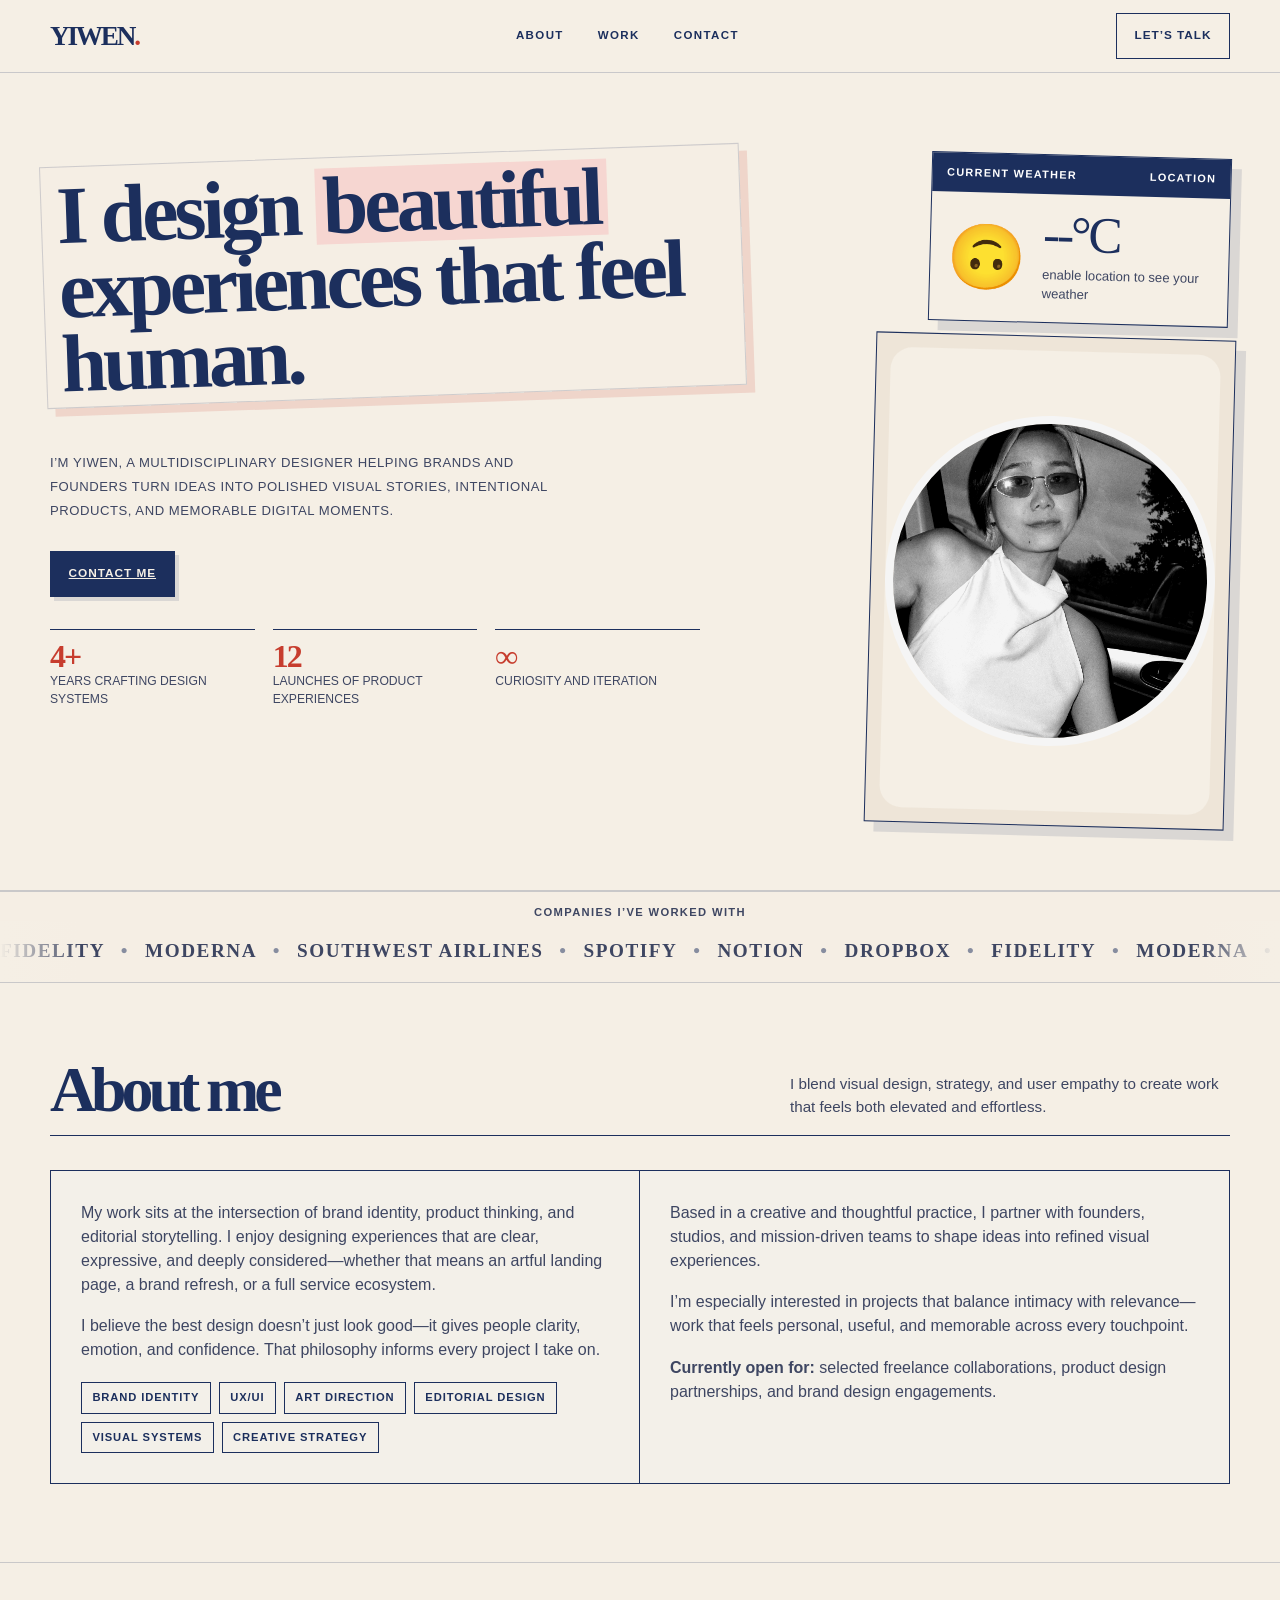
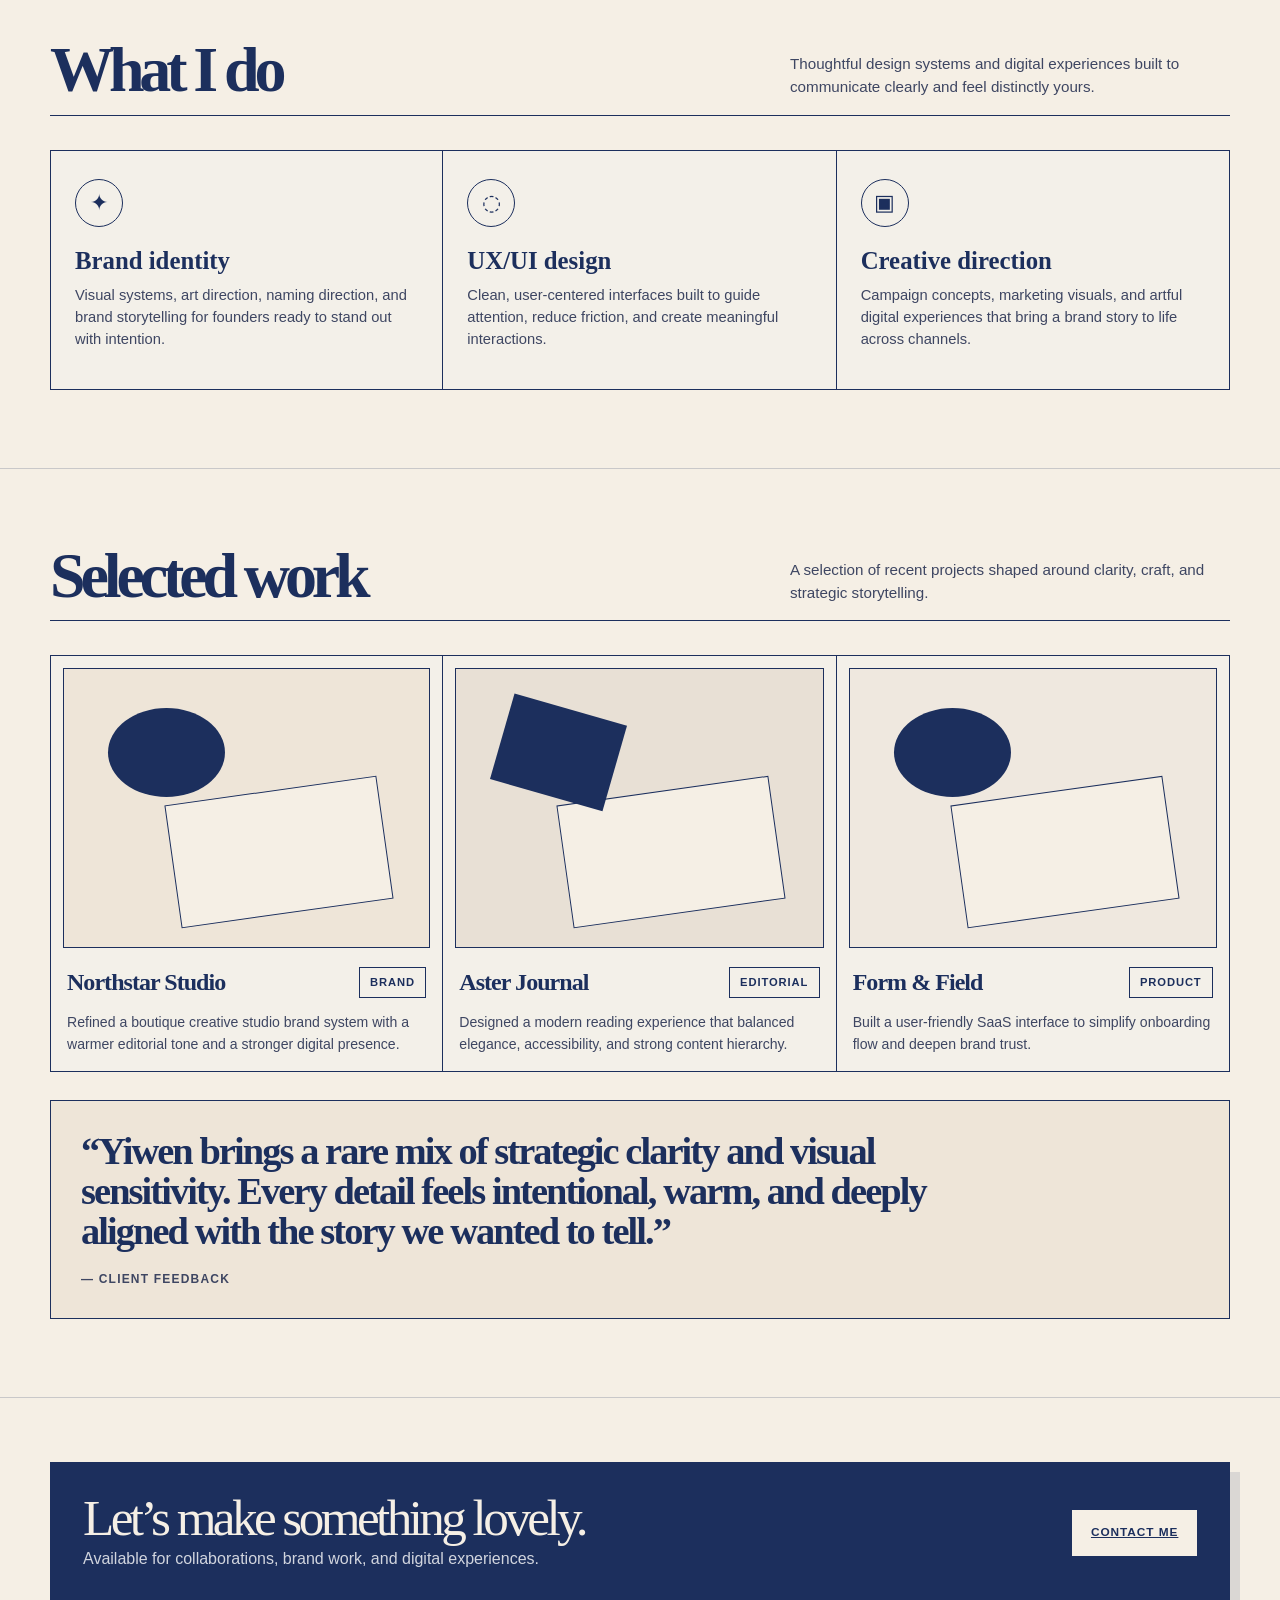
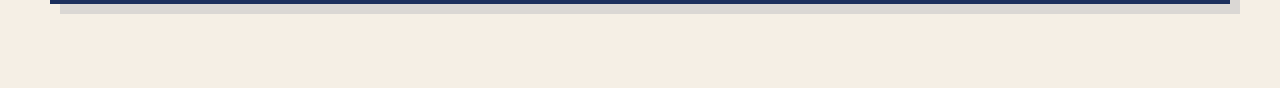
==== commit 7c7d7e44: "Style changes. layout update." ====
--- a/index.html
+++ b/index.html
@@ -8,18 +8,18 @@
       name="description"
       content="Yiwen is a designer creating thoughtful brands, editorial experiences, and digital products."
     />
-    <link rel="stylesheet" href="styles.css" />
+    <link rel="stylesheet" href="css/styles.css" />
   </head>
   <body>
     <header class="site-header">
       <div class="container nav">
-        <a href="index.html" class="brand">Yiwen<span>.</span></a>
+        <a href="#top" class="brand">Yiwen<span>.</span></a>
         <nav class="nav-links" aria-label="Main navigation">
-          <a href="about.html">About</a>
-          <a href="work.html">Work</a>
-          <a href="contact.html">Contact</a>
+          <a href="#about">About</a>
+          <a href="#work">Work</a>
+          <a href="#contact">Contact</a>
         </nav>
-        <a href="contact.html" class="button secondary">Let’s talk</a>
+        <a href="#contact" class="button secondary">Let’s talk</a>
       </div>
     </header>
 
@@ -27,7 +27,6 @@
       <section class="hero">
         <div class="container hero-grid">
           <div>
-            <span class="eyebrow">Designer • Brand • Digital</span>
             <h1>
               I design <span class="headline-accent">beautiful</span><br />
               experiences that feel human.
@@ -37,10 +36,26 @@
               into polished visual stories, intentional products, and memorable digital moments.
             </p>
             <div class="hero-actions">
-              <a href="work.html" class="button primary">View projects</a>
-              <a href="about.html" class="button secondary">About me</a>
-            </div>
-
+              <a href="#contact" class="button primary">Contact me</a>
+            </div>
+
+            <div class="meta-strip" aria-label="Highlights">
+              <div>
+                <strong>4+</strong>
+                years crafting design systems
+              </div>
+              <div>
+                <strong>12</strong>
+                launches of product experiences
+              </div>
+              <div>
+                <strong>∞</strong>
+                curiosity and iteration
+              </div>
+            </div>
+          </div>
+
+          <div class="hero-visuals">
             <div class="weather-card" id="weather-card" aria-live="polite">
               <div class="weather-header">
                 <span>Current weather</span>
@@ -55,35 +70,31 @@
               </div>
             </div>
 
-            <div class="meta-strip" aria-label="Highlights">
-              <div>
-                <strong>8+</strong>
-                years crafting design systems
-              </div>
-              <div>
-                <strong>42</strong>
-                launches across brand and product
-              </div>
-              <div>
-                <strong>∞</strong>
-                curiosity and iteration
-              </div>
-            </div>
-          </div>
-
-          <div class="portrait-card" aria-label="Yiwen portrait illustration">
-            <div class="portrait-frame">
-              <div class="portrait-shape"></div>
-              <div class="portrait-figure" aria-hidden="true">
-                <div class="hair"></div>
-                <div class="head"></div>
-                <div class="body"></div>
-              </div>
-              <div class="floating-note">
-                <strong>Available</strong>
-                for freelance work
-              </div>
-            </div>
+            <div class="portrait-card" aria-label="Yiwen portrait">
+              <div class="portrait-frame">
+                <img class="portrait-image" src="me.JPG" alt="Yiwen wearing glasses" />
+              </div>
+            </div>
+          </div>
+        </div>
+      </section>
+
+      <section class="logo-band-wrap" aria-label="Client and partner brands">
+        <div class="logo-band-label">Companies I’ve worked with</div>
+        <div class="logo-band">
+          <div class="logo-track">
+            <span>Fidelity</span>
+            <span>Moderna</span>
+            <span>Southwest Airlines</span>
+            <span>Spotify</span>
+            <span>Notion</span>
+            <span>Dropbox</span>
+            <span>Fidelity</span>
+            <span>Moderna</span>
+            <span>Southwest Airlines</span>
+            <span>Spotify</span>
+            <span>Notion</span>
+            <span>Dropbox</span>
           </div>
         </div>
       </section>
@@ -243,7 +254,7 @@
             <h3>Let’s make something lovely.</h3>
             <p>Available for collaborations, brand work, and digital experiences.</p>
           </div>
-          <a href="mailto:yiwen.design@example.com" class="button primary">yiwen.design@example.com</a>
+          <a href="mailto:yiwen.design@example.com" class="button primary">Contact me</a>
         </div>
       </div>
     </footer>
--- a/css/styles.css
+++ b/css/styles.css
@@ -0,0 +1,762 @@
+:root {
+  --paper: #F5EFE5;
+  --paper-deep: #EEE5D8;
+  --ink: #1C2F5D;
+  --ink-strong: #16254B;
+  --muted: #3E4662;
+  --rule: rgba(28, 47, 93, 0.2);
+  --accent: #C73D2E;
+  --accent-soft: #F6D6D1;
+  --shadow: 10px 10px 0 rgba(28, 47, 93, 0.12);
+  --headline-font: "Playfair Display", Georgia, serif;
+  --headline-wide-font: "Playfair Display", Georgia, serif;
+  --body-font: "Segoe UI", Arial, sans-serif;
+}
+
+* { box-sizing: border-box; }
+
+html { scroll-behavior: smooth; }
+
+body {
+  margin: 0;
+  color: var(--ink);
+  background-color: var(--paper);
+  font-family: var(--body-font);
+  line-height: 1.5;
+}
+
+img { max-width: 100%; display: block; }
+
+a { color: inherit; text-decoration: none; }
+
+button, input, textarea { font: inherit; }
+
+.container {
+  width: min(1180px, calc(100% - 48px));
+  margin: 0 auto;
+}
+
+.site-header {
+  position: sticky;
+  top: 0;
+  z-index: 20;
+  background: rgba(245, 239, 229, 0.92);
+  border-bottom: 1px solid var(--rule);
+  backdrop-filter: blur(2px);
+}
+
+.nav {
+  display: flex;
+  align-items: center;
+  justify-content: space-between;
+  min-height: 72px;
+}
+
+.brand {
+  font-family: var(--headline-font);
+  font-size: 1.7rem;
+  font-weight: 700;
+  letter-spacing: -0.08em;
+  text-transform: uppercase;
+}
+
+.brand span, .headline-accent {
+  color: var(--accent);
+}
+
+.nav-links {
+  display: flex;
+  gap: 34px;
+  align-items: center;
+  font-size: 0.72rem;
+  font-weight: 800;
+  letter-spacing: 0.12em;
+  text-transform: uppercase;
+}
+
+.nav-links a { position: relative; }
+
+.nav-links a::after {
+  content: "";
+  position: absolute;
+  right: 0;
+  bottom: -7px;
+  left: 0;
+  height: 2px;
+  background: var(--ink);
+  transform: scaleX(0);
+  transform-origin: right;
+  transition: transform 0.2s ease;
+}
+
+.nav-links a:hover::after {
+  transform: scaleX(1);
+  transform-origin: left;
+}
+
+.button {
+  display: inline-flex;
+  align-items: center;
+  justify-content: center;
+  min-height: 46px;
+  padding: 0.75rem 1.1rem;
+  border: 1px solid var(--ink);
+  border-radius: 0;
+  font-size: 0.74rem;
+  font-weight: 700;
+  letter-spacing: 0.08em;
+  text-transform: uppercase;
+  cursor: pointer;
+  transition: background 0.2s ease, color 0.2s ease, transform 0.2s ease;
+}
+
+.button:hover { transform: translate(-2px, -2px); }
+
+.button.primary {
+  color: var(--paper);
+  background: var(--ink);
+  border-color: var(--ink);
+  box-shadow: 4px 4px 0 rgba(28, 47, 93, 0.12);
+  text-decoration: underline;
+}
+
+.button.primary:hover {
+  background: var(--ink-strong);
+  border-color: var(--ink-strong);
+}
+
+.button.secondary { color: var(--ink); background: transparent; }
+
+.button.secondary:hover {
+  color: white;
+  background: var(--ink);
+}
+
+.hero {
+  padding: 82px 0 64px;
+  border-bottom: 1px solid var(--rule);
+}
+
+.hero-grid {
+  display: grid;
+  grid-template-columns: minmax(0, 1.2fr) minmax(260px, 0.7fr);
+  gap: 24px;
+  align-items: start;
+}
+
+.hero-visuals {
+  display: flex;
+  flex-direction: column;
+  align-items: flex-end;
+  gap: 12px;
+  width: 100%;
+}
+
+.hero-copy {
+  position: relative;
+  z-index: 2;
+}
+
+h1, h2, h3, .quote-box blockquote {
+  font-family: var(--headline-font);
+  font-weight: 700;
+  text-transform: none;
+}
+
+h1 {
+  position: relative;
+  z-index: 2;
+  display: inline-block;
+  max-width: 700px;
+  margin: 0 0 0.8rem -0.08em;
+  padding: 0.12em 0.18em 0.08em;
+  background: rgba(245, 239, 229, 0.9);
+  border: 1px solid rgba(28, 47, 93, 0.18);
+  box-shadow: 8px 8px 0 rgba(199, 61, 46, 0.15);
+  font-size: clamp(3.4rem, 6.4vw, 6.7rem);
+  line-height: 0.9;
+  letter-spacing: -0.05em;
+  transform: rotate(-2deg);
+}
+
+h1 .headline-accent {
+  display: inline-block;
+  padding: 0.02em 0.09em 0.01em;
+  background: var(--accent-soft);
+  color: var(--ink);
+}
+
+.lead {
+  max-width: 500px;
+  margin: 2.6rem 0 1.8rem;
+  color: var(--muted);
+  font-size: 0.82rem;
+  letter-spacing: 0.04em;
+  text-transform: uppercase;
+  line-height: 1.8;
+}
+
+.hero-actions {
+  display: flex;
+  gap: 16px;
+  flex-wrap: wrap;
+  margin-bottom: 2rem;
+}
+
+.logo-band-wrap {
+  border-top: 1px solid var(--rule);
+  border-bottom: 1px solid var(--rule);
+  background: rgba(245, 239, 229, 0.6);
+  overflow: hidden;
+}
+
+.logo-band-label {
+  width: min(1180px, calc(100% - 48px));
+  margin: 0 auto;
+  padding: 0.8rem 0 0;
+  color: var(--muted);
+  font-size: 0.7rem;
+  font-weight: 700;
+  letter-spacing: 0.12em;
+  text-align: center;
+  text-transform: uppercase;
+}
+
+.logo-band {
+  position: relative;
+  overflow: hidden;
+  white-space: nowrap;
+}
+
+.logo-band::before,
+.logo-band::after {
+  content: "";
+  position: absolute;
+  top: 0;
+  bottom: 0;
+  width: 80px;
+  z-index: 1;
+  pointer-events: none;
+}
+
+.logo-band::before {
+  left: 0;
+  background: linear-gradient(to right, rgba(245, 239, 229, 1), rgba(245, 239, 229, 0));
+}
+
+.logo-band::after {
+  right: 0;
+  background: linear-gradient(to left, rgba(245, 239, 229, 1), rgba(245, 239, 229, 0));
+}
+
+.logo-track {
+  display: inline-flex;
+  align-items: center;
+  gap: 2rem;
+  min-width: max-content;
+  padding: 1rem 0;
+  color: var(--muted);
+  font-family: var(--headline-font);
+  font-size: clamp(0.9rem, 1.5vw, 1.3rem);
+  font-weight: 700;
+  letter-spacing: 0.08em;
+  text-transform: uppercase;
+  animation: marquee 38s linear infinite;
+}
+
+.logo-track span {
+  position: relative;
+  display: inline-block;
+  padding-right: 0.5rem;
+}
+
+.logo-track span::after {
+  content: "•";
+  position: absolute;
+  right: -1rem;
+  color: var(--ink);
+  opacity: 0.5;
+}
+
+@keyframes marquee {
+  from { transform: translateX(0); }
+  to { transform: translateX(-50%); }
+}
+
+.weather-card {
+  width: min(100%, 300px);
+  margin: 0;
+  padding: 0;
+  border: 1px solid var(--ink);
+  border-radius: 0;
+  background: var(--paper);
+  box-shadow: var(--shadow);
+  transform: rotate(1.5deg);
+  margin-left: auto;
+}
+
+.weather-card, .weather-header, .weather-temp, .weather-icon {
+  color: var(--ink);
+}
+
+.weather-card {
+  border-left: 1px solid var(--ink);
+}
+
+.weather-header {
+  display: flex;
+  justify-content: space-between;
+  gap: 16px;
+  align-items: center;
+  padding: 0.7rem 0.9rem;
+  color: white;
+  background: var(--ink);
+  font-size: 0.68rem;
+  font-weight: 700;
+  letter-spacing: 0.12em;
+  text-transform: uppercase;
+}
+
+.weather-main {
+  display: flex;
+  align-items: center;
+  justify-content: space-between;
+  gap: 16px;
+  min-height: 126px;
+  padding: 1.1rem 1rem;
+}
+
+.weather-icon {
+  color: var(--ink);
+  font-size: clamp(2.5rem, 5vw, 4rem);
+  line-height: 1;
+}
+
+.weather-temp {
+  color: var(--ink);
+  font-family: var(--headline-font);
+  font-size: clamp(2.3rem, 4vw, 3.4rem);
+  line-height: 0.9;
+  letter-spacing: -0.06em;
+}
+
+.weather-condition {
+  margin-top: 0.45rem;
+  color: var(--muted);
+  font-size: 0.82rem;
+}
+
+.meta-strip {
+  display: grid;
+  grid-template-columns: repeat(3, minmax(0, 1fr));
+  gap: 18px;
+  max-width: 650px;
+  color: var(--muted);
+  font-size: 0.76rem;
+  text-transform: uppercase;
+}
+
+.meta-strip > div {
+  padding-top: 10px;
+  border-top: 1px solid var(--ink);
+}
+
+.meta-strip strong {
+  display: block;
+  color: var(--accent);
+  font-family: var(--headline-font);
+  font-size: 2rem;
+  font-weight: 700;
+  line-height: 1;
+  letter-spacing: -0.06em;
+}
+
+.portrait-card {
+  position: relative;
+  padding: 14px;
+  border: 1px solid var(--ink);
+  border-radius: 0;
+  background: var(--paper-deep);
+  box-shadow: var(--shadow);
+  transform: rotate(1.5deg);
+  max-width: 360px;
+  margin: 0 0 0 auto;
+}
+
+.portrait-frame {
+  position: relative;
+  display: grid;
+  min-height: 460px;
+  place-items: center;
+  overflow: hidden;
+  border-radius: 22px;
+  background: var(--paper);
+}
+
+.portrait-image {
+  width: min(100%, 340px);
+  height: auto;
+  aspect-ratio: 1;
+  border: 8px solid var(--paper);
+  border-radius: 50%;
+  object-fit: cover;
+  object-position: center 38%;
+  filter: grayscale(100%) contrast(1.15) brightness(0.96);
+}
+
+.floating-note {
+  position: absolute;
+  right: -8px;
+  bottom: 24px;
+  padding: 12px 14px;
+  border: 1px solid var(--ink);
+  border-radius: 0;
+  background: rgba(245, 239, 229, 0.86);
+  box-shadow: 4px 4px 0 var(--ink);
+  font-size: 0.78rem;
+}
+
+.floating-note strong {
+  display: block;
+  color: var(--ink);
+  font-family: var(--headline-font);
+  font-size: 1.15rem;
+  font-weight: 700;
+  line-height: 1;
+  letter-spacing: -0.04em;
+  text-transform: uppercase;
+}
+
+.section {
+  padding: 78px 0;
+  border-bottom: 1px solid var(--rule);
+}
+
+.section-header {
+  display: flex;
+  justify-content: space-between;
+  align-items: end;
+  gap: 28px;
+  margin-bottom: 34px;
+  padding-bottom: 16px;
+  border-bottom: 1px solid var(--ink);
+}
+
+h2 {
+  margin: 0;
+  font-size: clamp(2.8rem, 5vw, 5.3rem);
+  line-height: 0.9;
+  letter-spacing: -0.08em;
+}
+
+.section-header p {
+  max-width: 440px;
+  margin: 0;
+  color: var(--muted);
+  font-size: 0.95rem;
+}
+
+.about-grid {
+  display: grid;
+  grid-template-columns: 1fr 1fr;
+  gap: 0;
+}
+
+.info-panel, .card, .project-card, .value-card, .contact-panel, .form-panel {
+  border: 1px solid var(--ink);
+  border-radius: 0;
+  background: rgba(243, 241, 235, 0.78);
+}
+
+.info-panel { padding: 30px; }
+
+.info-panel + .info-panel { border-left: 0; }
+
+.info-panel p {
+  margin: 0 0 1.1rem;
+  color: var(--muted);
+}
+
+.skills {
+  display: flex;
+  flex-wrap: wrap;
+  gap: 8px;
+  margin-top: 20px;
+}
+
+.skills span, .project-tag {
+  display: inline-block;
+  padding: 0.4rem 0.65rem;
+  border: 1px solid var(--ink);
+  border-radius: 0;
+  color: var(--ink);
+  background: transparent;
+  font-size: 0.7rem;
+  font-weight: 700;
+  letter-spacing: 0.08em;
+  text-transform: uppercase;
+}
+
+.service-grid, .project-grid, .value-grid, .contact-grid {
+  display: grid;
+  grid-template-columns: repeat(3, minmax(0, 1fr));
+  gap: 0;
+}
+
+.card, .value-card, .contact-panel, .form-panel {
+  min-height: 240px;
+  padding: 28px 24px;
+}
+
+.card + .card, .value-card + .value-card, .contact-panel + .form-panel {
+  border-left: 0;
+}
+
+.icon-badge {
+  display: grid;
+  width: 48px;
+  height: 48px;
+  margin-bottom: 22px;
+  place-items: center;
+  border: 1px solid var(--ink);
+  border-radius: 50%;
+  color: var(--ink);
+  font-size: 1.4rem;
+}
+
+.card h3, .value-card h3, .contact-panel h3 {
+  margin: 0 0 10px;
+  font-size: 1.55rem;
+  line-height: 1;
+}
+
+.card p, .value-card p, .contact-panel p, .form-panel p {
+  margin: 0;
+  color: var(--muted);
+  font-size: 0.92rem;
+}
+
+.project-card { padding: 12px; }
+.project-card + .project-card { border-left: 0; }
+
+.project-visual {
+  position: relative;
+  height: 280px;
+  overflow: hidden;
+  border: 1px solid var(--ink);
+  background: var(--paper-deep);
+}
+
+.project-visual::before, .project-visual::after {
+  content: "";
+  position: absolute;
+}
+
+.project-visual::before {
+  right: 12%;
+  bottom: 12%;
+  width: 58%;
+  height: 44%;
+  border: 1px solid var(--ink);
+  background: var(--paper);
+  transform: rotate(-8deg);
+}
+
+.project-visual::after {
+  top: 14%;
+  left: 12%;
+  width: 32%;
+  height: 32%;
+  border-radius: 50%;
+  background: var(--ink);
+}
+
+.project-card:nth-child(2) .project-visual { background: #E8E0D5; }
+.project-card:nth-child(2) .project-visual::after { border-radius: 0; background: var(--ink); transform: rotate(16deg); }
+.project-card:nth-child(3) .project-visual { background: #EFE8DF; }
+.project-card:nth-child(3) .project-visual::after { background: var(--ink); }
+
+.project-meta {
+  display: flex;
+  justify-content: space-between;
+  align-items: center;
+  gap: 16px;
+  padding: 16px 4px 0;
+}
+
+.project-meta h3 {
+  margin: 0;
+  font-family: var(--headline-font);
+  font-size: 1.5rem;
+  font-weight: 700;
+  letter-spacing: -0.04em;
+}
+
+.project-card p {
+  margin: 12px 4px 4px;
+  color: var(--muted);
+  font-size: 0.88rem;
+}
+
+.quote-box {
+  margin-top: 28px;
+  padding: 30px;
+  border: 1px solid var(--ink);
+  border-left: 1px solid var(--ink);
+  background: var(--paper-deep);
+}
+
+.quote-box blockquote {
+  max-width: 850px;
+  margin: 0;
+  font-size: clamp(1.6rem, 3vw, 3rem);
+  line-height: 1.05;
+  letter-spacing: -0.05em;
+}
+
+.quote-box footer {
+  margin-top: 18px;
+  color: var(--muted);
+  font-size: 0.75rem;
+  font-weight: 700;
+  letter-spacing: 0.1em;
+  text-transform: uppercase;
+}
+
+.page-hero { padding: 72px 0 24px; }
+.page-hero-inner { padding: 28px 0 20px; }
+.page-hero h1 { margin-bottom: 0.75rem; }
+.page-intro { max-width: 700px; color: var(--muted); font-size: 1.08rem; }
+
+.timeline {
+  display: grid;
+  gap: 0;
+  margin-top: 24px;
+}
+
+.timeline-item {
+  display: grid;
+  grid-template-columns: 140px 1fr;
+  gap: 18px;
+  padding: 24px 22px;
+  border-top: 1px solid var(--ink);
+}
+
+.timeline-item:last-child { border-bottom: 1px solid var(--ink); }
+
+.timeline-year {
+  color: var(--ink);
+  font-family: var(--headline-font);
+  font-size: 2rem;
+  letter-spacing: -0.06em;
+}
+
+.timeline-copy h3 { margin: 0 0 8px; font-size: 1.35rem; }
+.timeline-copy p { margin: 0; color: var(--muted); }
+
+.footer { padding: 64px 0 84px; }
+
+.contact-card {
+  display: flex;
+  align-items: center;
+  justify-content: space-between;
+  gap: 28px;
+  padding: 32px;
+  border: 1px solid var(--ink);
+  border-radius: 0;
+  background: var(--ink);
+  color: var(--paper);
+  box-shadow: var(--shadow);
+}
+
+.contact-card h3 {
+  margin: 0 0 6px;
+  font-family: Didot, "Bodoni 72", Georgia, serif;
+  font-size: clamp(2.1rem, 4vw, 4rem);
+  font-weight: 400;
+  line-height: 0.9;
+  letter-spacing: -0.07em;
+}
+
+.contact-card p { margin: 0; color: rgba(255, 255, 255, 0.8); }
+
+.contact-card .button.primary {
+  color: var(--ink);
+  background: var(--paper);
+  border-color: var(--paper);
+  box-shadow: 4px 4px 0 var(--ink);
+}
+
+.contact-card .button.primary:hover {
+  color: white;
+  background: var(--ink);
+  border-color: var(--ink);
+}
+
+.contact-grid { align-items: stretch; }
+
+.form-panel {
+  display: flex;
+  flex-direction: column;
+  gap: 14px;
+}
+
+.field { display: grid; gap: 8px; }
+
+.field label {
+  color: var(--muted);
+  font-size: 0.78rem;
+  font-weight: 700;
+  letter-spacing: 0.08em;
+  text-transform: uppercase;
+}
+
+.field input, .field textarea {
+  width: 100%;
+  padding: 0.85rem 0.9rem;
+  border: 1px solid var(--ink);
+  border-radius: 0;
+  outline: none;
+  color: var(--ink);
+  background: rgba(255, 255, 255, 0.38);
+}
+
+.field input:focus, .field textarea:focus {
+  border-color: var(--ink);
+  box-shadow: 3px 3px 0 rgba(28, 47, 93, 0.18);
+}
+
+.field textarea { min-height: 140px; resize: vertical; }
+
+@media (max-width: 940px) {
+  .hero-grid { grid-template-columns: 1fr; }
+
+  .about-grid, .service-grid, .project-grid, .value-grid, .contact-grid, .contact-card {
+    grid-template-columns: 1fr;
+    display: grid;
+  }
+
+  .nav-links { display: none; }
+  .portrait-frame { min-height: 520px; }
+
+  .info-panel + .info-panel, .card + .card, .value-card + .value-card,
+  .contact-panel + .form-panel, .project-card + .project-card {
+    border-top: 0;
+    border-left: 1px solid var(--ink);
+  }
+}
+
+@media (max-width: 620px) {
+  .container { width: min(100% - 28px, 1180px); }
+  .hero { padding-top: 54px; }
+  h1 { font-size: clamp(3.2rem, 16vw, 5.8rem); }
+
+  .section-header { display: block; }
+  .section-header p { margin-top: 18px; }
+  .meta-strip { grid-template-columns: 1fr; }
+  .portrait-frame { min-height: 430px; }
+  .portrait-image { width: min(88vw, 340px); }
+  .floating-note { right: 10px; }
+  .timeline-item { grid-template-columns: 1fr; }
+  .contact-card { text-align: center; justify-content: center; }
+}
